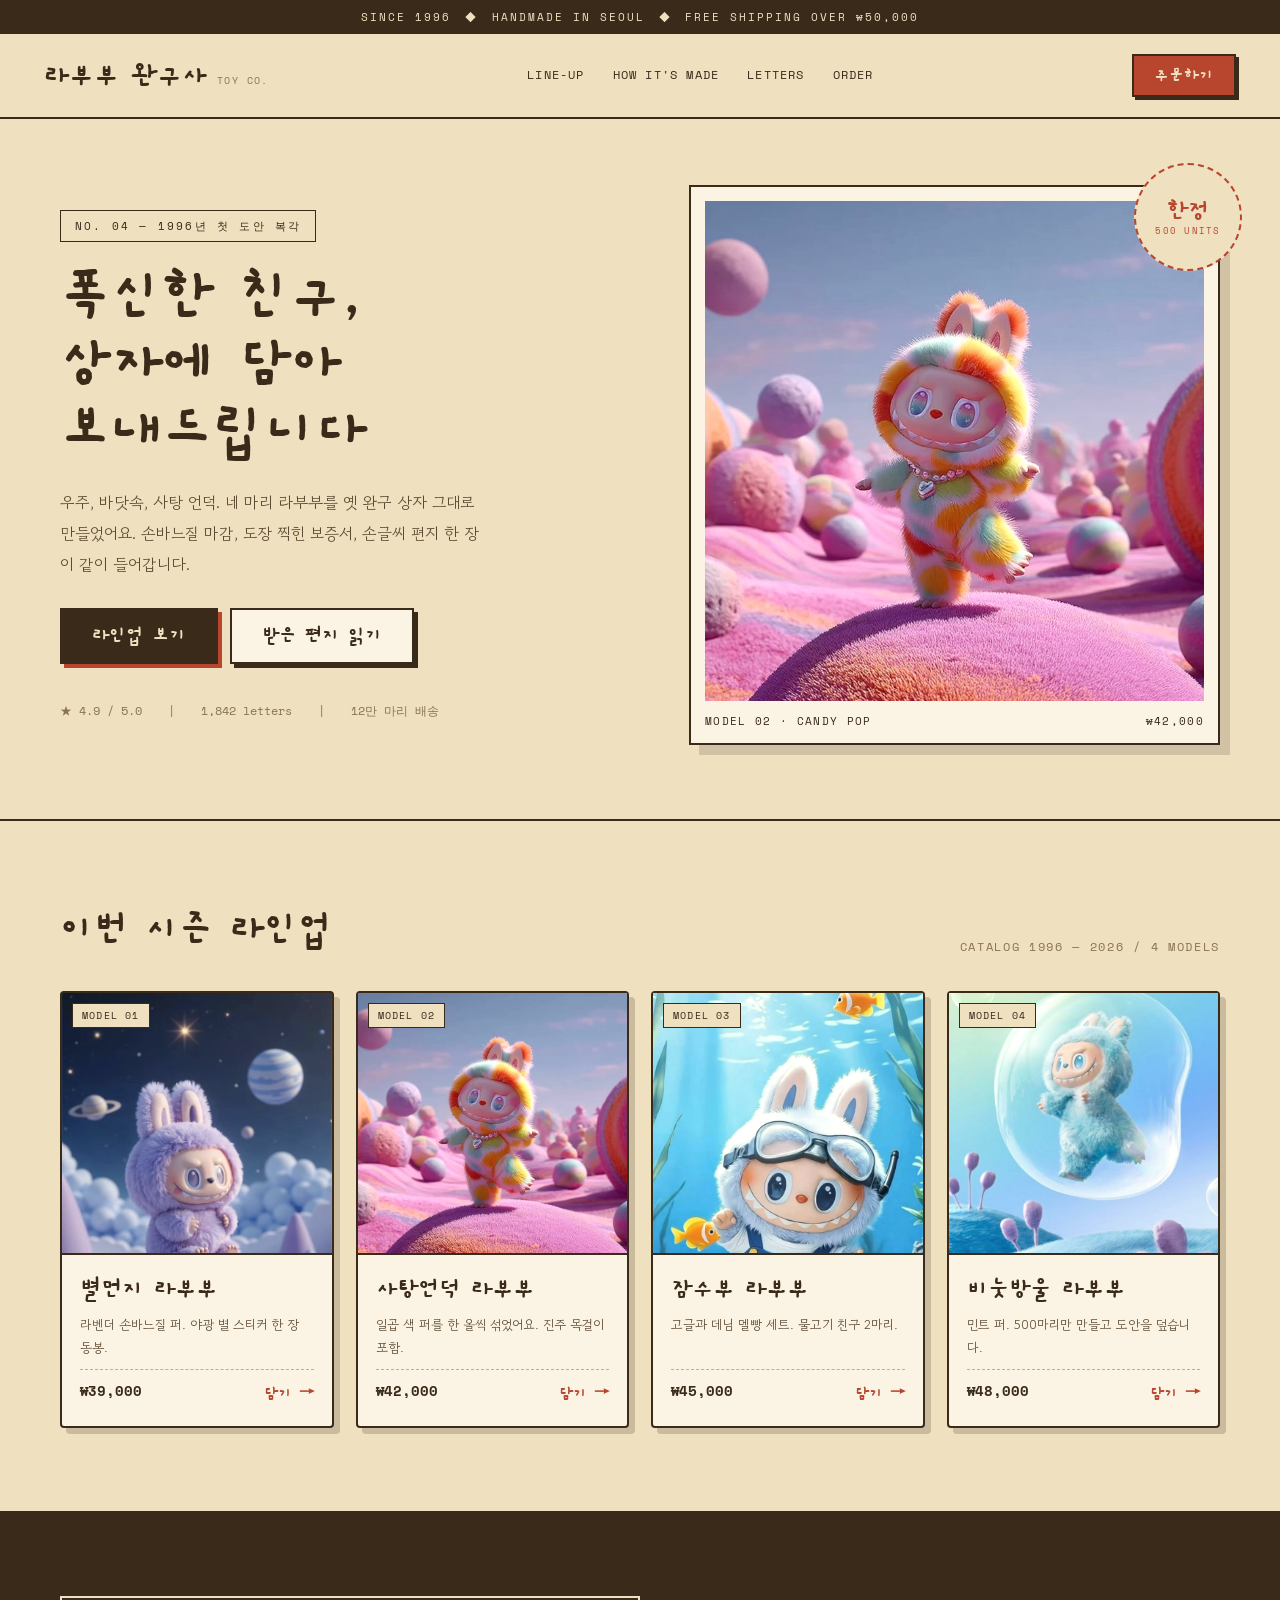
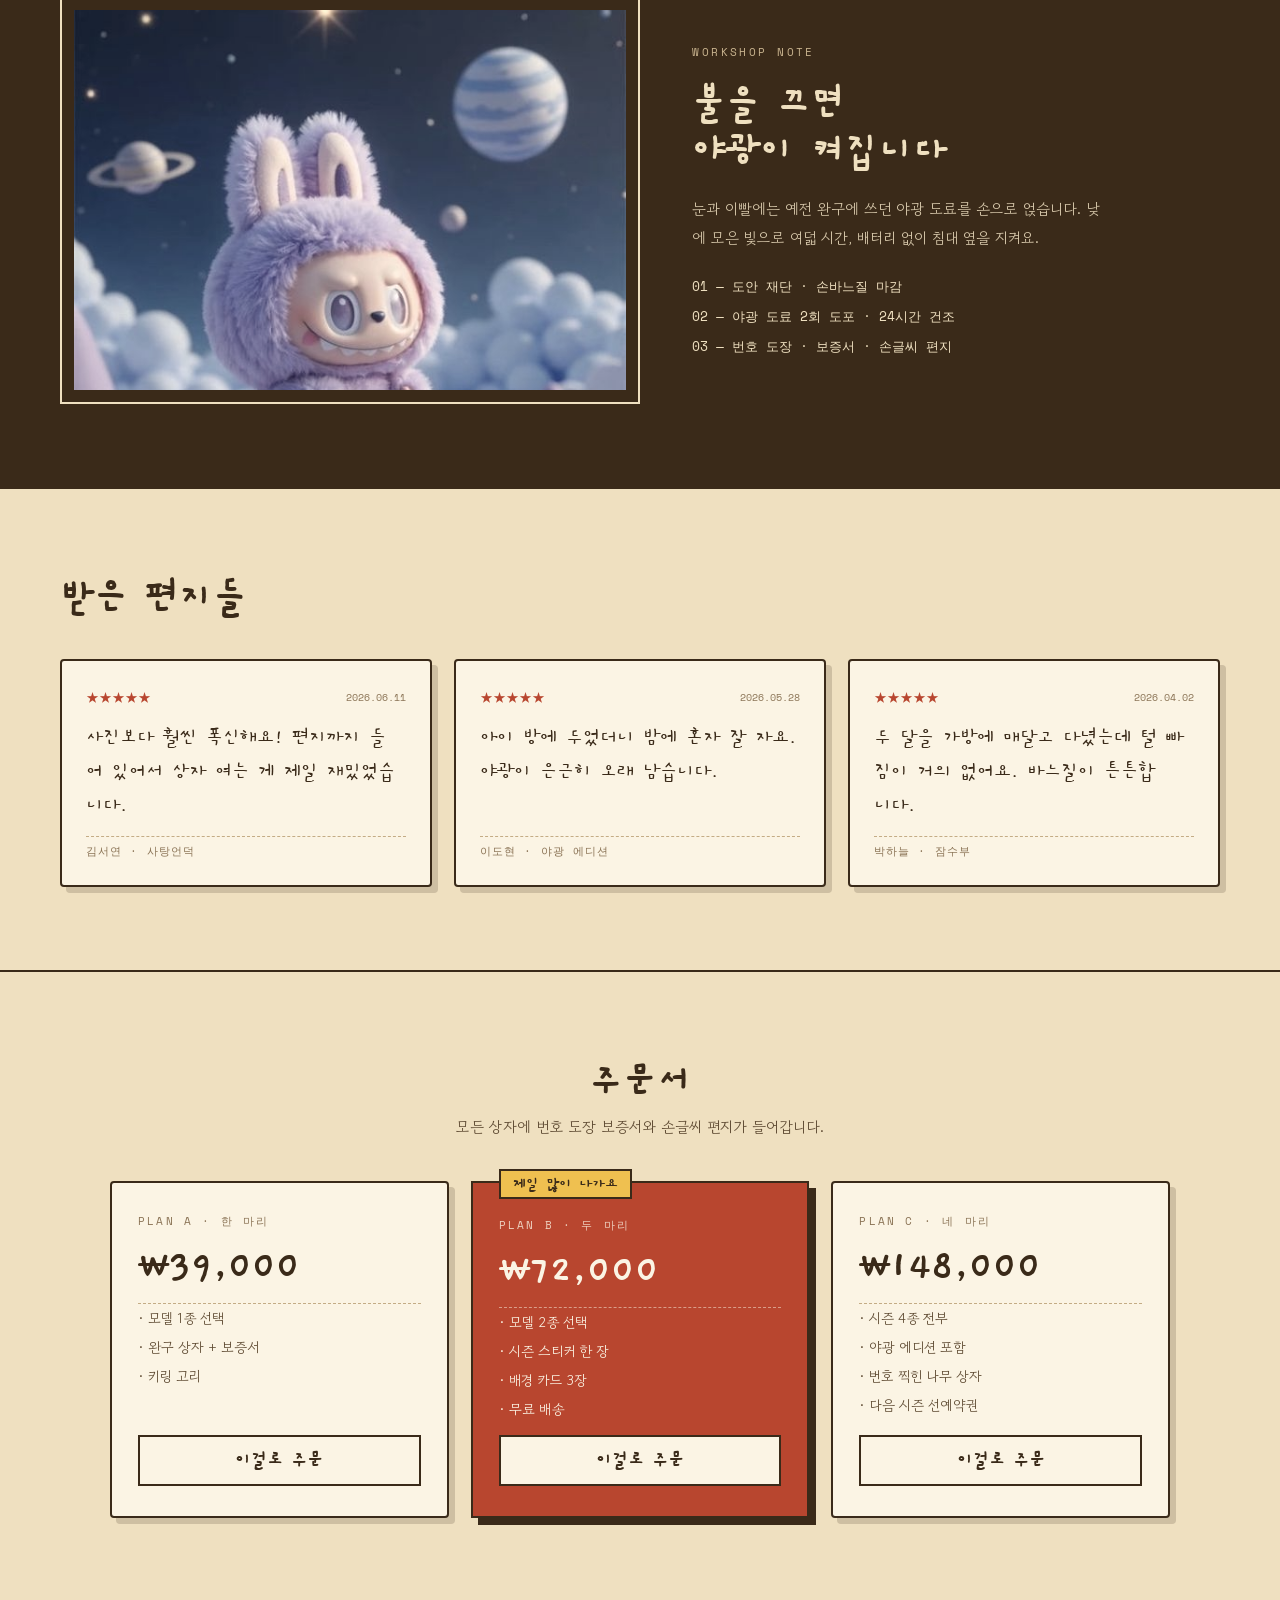
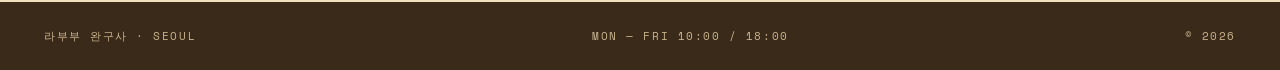
==== index.html @ 88faa77a "??? ??? ????? ?? Claude Design? Toy Package ??? ?? HTML/CSS? ??. ??? ??? CSS ??? ????? ???? ??? 3?? " ====
<!DOCTYPE html>
<html lang="ko">
<head>
<meta charset="utf-8">
<meta name="viewport" content="width=device-width, initial-scale=1">
<title>라부부 완구사 — 폭신한 친구, 상자에 담아 보내드립니다</title>
<meta name="description" content="우주, 바닷속, 사탕 언덕. 네 마리 라부부를 옛 완구 상자 그대로 만들었어요. 손바느질 마감, 도장 찍힌 보증서, 손글씨 편지 한 장이 같이 들어갑니다.">
<meta property="og:title" content="라부부 완구사 — 폭신한 친구, 상자에 담아 보내드립니다">
<meta property="og:description" content="1996년 첫 도안 복각. 손바느질 마감과 손글씨 편지가 들어간 한정 500개 완구 상자.">
<meta property="og:image" content="uploads/labubu-rainbow.jpeg">
<meta property="og:type" content="website">
<link rel="preconnect" href="https://fonts.googleapis.com">
<link rel="preconnect" href="https://fonts.gstatic.com" crossorigin>
<link href="https://fonts.googleapis.com/css2?family=Gaegu:wght@400;700&family=Gowun+Dodum&family=Space+Mono:wght@400;700&family=Courier+Prime:wght@400;700&display=swap" rel="stylesheet">
<link rel="stylesheet" href="styles.css">
</head>
<body>

<a class="skip-link" href="#lineup">본문으로 건너뛰기</a>

<div class="page">

  <!-- ── Ticker ───────────────────────────────────────────── -->
  <div class="ticker">
    <span>Since 1996</span><span aria-hidden="true">◆</span>
    <span>Handmade in Seoul</span><span aria-hidden="true">◆</span>
    <span>Free shipping over ₩50,000</span>
  </div>

  <!-- ── Nav ──────────────────────────────────────────────── -->
  <nav class="nav">
    <a class="brand" href="#top">
      <span class="brand__name">라부부 완구사</span>
      <span class="brand__sub">TOY CO.</span>
    </a>
    <div class="nav__links">
      <a href="#lineup">Line-up</a>
      <a href="#howmade">How it's made</a>
      <a href="#letters">Letters</a>
      <a href="#order">Order</a>
    </div>
    <a class="btn btn--stamp nav__cta" href="#order">주문하기</a>
  </nav>

  <!-- ── Hero ─────────────────────────────────────────────── -->
  <section class="hero" id="top">
    <div class="hero__inner">
      <div class="hero__copy">
        <span class="eyebrow">No. 04 — 1996년 첫 도안 복각</span>
        <h1>폭신한 친구,<br>상자에 담아<br>보내드립니다</h1>
        <p class="lede">우주, 바닷속, 사탕 언덕. 네 마리 라부부를 옛 완구 상자 그대로 만들었어요. 손바느질 마감, 도장 찍힌 보증서, 손글씨 편지 한 장이 같이 들어갑니다.</p>
        <div class="hero__actions">
          <a class="btn btn--ink" href="#lineup">라인업 보기</a>
          <a class="btn btn--card" href="#letters">받은 편지 읽기</a>
        </div>
        <div class="hero__stats">
          <span>★ 4.9 / 5.0</span><span aria-hidden="true">|</span>
          <span>1,842 letters</span><span aria-hidden="true">|</span>
          <span>12만 마리 배송</span>
        </div>
      </div>

      <div class="hero__media">
        <figure class="plate">
          <img src="uploads/labubu-rainbow.jpeg" alt="사탕 언덕 위를 걷는 무지개색 라부부 인형" width="736" height="977">
          <figcaption>
            <span>Model 02 · Candy Pop</span>
            <span>₩42,000</span>
          </figcaption>
        </figure>
        <div class="badge" aria-label="한정 500개">
          <span class="badge__ko">한정</span>
          <span class="badge__en">500 UNITS</span>
        </div>
      </div>
    </div>
  </section>

  <!-- ── Line-up ──────────────────────────────────────────── -->
  <section class="section section--rule" id="lineup">
    <div class="wrap">
      <header class="section__head">
        <h2>이번 시즌 라인업</h2>
        <span class="meta">CATALOG 1996 — 2026 / 4 MODELS</span>
      </header>

      <div class="grid grid--4">

        <article class="product">
          <div class="product__media">
            <img src="uploads/labubu-purple.jpeg" alt="별과 행성 사이에 앉아 있는 라벤더색 라부부 인형" width="591" height="1182" loading="lazy">
            <span class="tag">MODEL 01</span>
          </div>
          <div class="product__body">
            <h3>별먼지 라부부</h3>
            <p>라벤더 손바느질 퍼. 야광 별 스티커 한 장 동봉.</p>
            <div class="product__foot">
              <span class="price">₩39,000</span>
              <a class="add" href="#order">담기 →</a>
            </div>
          </div>
        </article>

        <article class="product">
          <div class="product__media">
            <img src="uploads/labubu-rainbow.jpeg" alt="사탕 언덕 위를 걷는 무지개색 라부부 인형" width="736" height="977" loading="lazy">
            <span class="tag">MODEL 02</span>
          </div>
          <div class="product__body">
            <h3>사탕언덕 라부부</h3>
            <p>일곱 색 퍼를 한 올씩 섞었어요. 진주 목걸이 포함.</p>
            <div class="product__foot">
              <span class="price">₩42,000</span>
              <a class="add" href="#order">담기 →</a>
            </div>
          </div>
        </article>

        <article class="product">
          <div class="product__media">
            <img src="uploads/labubu-white.jpeg" alt="물안경을 쓰고 바닷속을 헤엄치는 흰색 라부부 인형" width="736" height="1594" loading="lazy">
            <span class="tag">MODEL 03</span>
          </div>
          <div class="product__body">
            <h3>잠수부 라부부</h3>
            <p>고글과 데님 멜빵 세트. 물고기 친구 2마리.</p>
            <div class="product__foot">
              <span class="price">₩45,000</span>
              <a class="add" href="#order">담기 →</a>
            </div>
          </div>
        </article>

        <article class="product">
          <div class="product__media">
            <img src="uploads/labubu-blue.jpeg" alt="비눗방울 안에 들어가 있는 민트색 라부부 인형" width="736" height="981" loading="lazy">
            <span class="tag">MODEL 04</span>
          </div>
          <div class="product__body">
            <h3>비눗방울 라부부</h3>
            <p>민트 퍼. 500마리만 만들고 도안을 덮습니다.</p>
            <div class="product__foot">
              <span class="price">₩48,000</span>
              <a class="add" href="#order">담기 →</a>
            </div>
          </div>
        </article>

      </div>
    </div>
  </section>

  <!-- ── How it's made ────────────────────────────────────── -->
  <section class="section workshop" id="howmade">
    <div class="wrap workshop__inner">
      <div class="workshop__media">
        <img src="uploads/labubu-purple.jpeg" alt="어두운 밤하늘 아래에서 은은하게 빛나는 라부부 인형" width="591" height="1182" loading="lazy">
      </div>
      <div class="workshop__copy">
        <span class="eyebrow eyebrow--light">Workshop note</span>
        <h2>불을 끄면<br>야광이 켜집니다</h2>
        <p>눈과 이빨에는 예전 완구에 쓰던 야광 도료를 손으로 얹습니다. 낮에 모은 빛으로 여덟 시간, 배터리 없이 침대 옆을 지켜요.</p>
        <ol class="steps">
          <li>01 — 도안 재단 · 손바느질 마감</li>
          <li>02 — 야광 도료 2회 도포 · 24시간 건조</li>
          <li>03 — 번호 도장 · 보증서 · 손글씨 편지</li>
        </ol>
      </div>
    </div>
  </section>

  <!-- ── Letters ──────────────────────────────────────────── -->
  <section class="section section--rule" id="letters">
    <div class="wrap">
      <h2 class="section__title">받은 편지들</h2>
      <div class="grid grid--3">

        <figure class="letter">
          <div class="letter__head">
            <span class="stars" aria-label="별점 5점 만점에 5점">★★★★★</span>
            <span class="date">2026.06.11</span>
          </div>
          <blockquote>사진보다 훨씬 폭신해요! 편지까지 들어 있어서 상자 여는 게 제일 재밌었습니다.</blockquote>
          <figcaption>김서연 · 사탕언덕</figcaption>
        </figure>

        <figure class="letter">
          <div class="letter__head">
            <span class="stars" aria-label="별점 5점 만점에 5점">★★★★★</span>
            <span class="date">2026.05.28</span>
          </div>
          <blockquote>아이 방에 두었더니 밤에 혼자 잘 자요. 야광이 은근히 오래 남습니다.</blockquote>
          <figcaption>이도현 · 야광 에디션</figcaption>
        </figure>

        <figure class="letter">
          <div class="letter__head">
            <span class="stars" aria-label="별점 5점 만점에 5점">★★★★★</span>
            <span class="date">2026.04.02</span>
          </div>
          <blockquote>두 달을 가방에 매달고 다녔는데 털 빠짐이 거의 없어요. 바느질이 튼튼합니다.</blockquote>
          <figcaption>박하늘 · 잠수부</figcaption>
        </figure>

      </div>
    </div>
  </section>

  <!-- ── Order ────────────────────────────────────────────── -->
  <section class="section" id="order">
    <div class="wrap wrap--narrow">
      <header class="section__head section__head--center">
        <h2>주문서</h2>
        <p>모든 상자에 번호 도장 보증서와 손글씨 편지가 들어갑니다.</p>
      </header>

      <div class="grid grid--3 grid--stretch">

        <article class="plan">
          <span class="plan__label">Plan A · 한 마리</span>
          <span class="plan__price">₩39,000</span>
          <ul class="plan__list">
            <li>모델 1종 선택</li>
            <li>완구 상자 + 보증서</li>
            <li>키링 고리</li>
          </ul>
          <a class="plan__cta" href="#order">이걸로 주문</a>
        </article>

        <article class="plan plan--featured">
          <span class="plan__flag">제일 많이 나가요</span>
          <span class="plan__label">Plan B · 두 마리</span>
          <span class="plan__price">₩72,000</span>
          <ul class="plan__list">
            <li>모델 2종 선택</li>
            <li>시즌 스티커 한 장</li>
            <li>배경 카드 3장</li>
            <li>무료 배송</li>
          </ul>
          <a class="plan__cta" href="#order">이걸로 주문</a>
        </article>

        <article class="plan">
          <span class="plan__label">Plan C · 네 마리</span>
          <span class="plan__price">₩148,000</span>
          <ul class="plan__list">
            <li>시즌 4종 전부</li>
            <li>야광 에디션 포함</li>
            <li>번호 찍힌 나무 상자</li>
            <li>다음 시즌 선예약권</li>
          </ul>
          <a class="plan__cta" href="#order">이걸로 주문</a>
        </article>

      </div>
    </div>
  </section>

  <!-- ── Footer ───────────────────────────────────────────── -->
  <footer class="footer">
    <span>라부부 완구사 · Seoul</span>
    <span>Mon — Fri 10:00 / 18:00</span>
    <span>© 2026</span>
  </footer>

</div>
</body>
</html>
---- styles.css ----
/* ============================================================
   라부부 완구사 — Toy Package landing
   Design tokens resolved from the .dc source placeholders.
   ============================================================ */

:root {
  /* palette */
  --paper: #EFE0C0;
  --card: #FBF4E4;
  --ink: #3A2A19;
  --stamp: #B8462F;
  --stamp-dark: #8D3221;
  --accent: #EFC050;

  --text-mid: #5E4A32;   /* body copy on paper */
  --text-soft: #8A7355;  /* captions, meta */
  --rule: #C4AC85;       /* hairline rules on cards */
  --light-soft: #C9B48F; /* meta on ink */
  --light-mid: #D8C9AC;  /* body copy on ink */
  --light: #FBF4E4;      /* text on ink */

  /* structure */
  --bw: 2px;             /* outline weight */
  --radius: 4px;
  --sh: 6px;             /* hard drop-shadow offset */
  --img-h: 260px;        /* product image height */
  --img-filter: sepia(0.12) saturate(1.02) contrast(1.02);
  --rule-style: dashed;

  /* rhythm — fluid between mobile and the 1440px design width */
  --gutter: clamp(20px, 4vw, 44px);
  --sec-pad: clamp(52px, 6.5vw, 84px);
  --h1: clamp(38px, 5.4vw, 62px);
  --h2: clamp(30px, 3.2vw, 42px);

  /* type */
  --head: 'Gaegu', 'Gowun Dodum', sans-serif;
  --mono: 'Space Mono', 'Courier Prime', ui-monospace, monospace;
  --body: 'Gowun Dodum', 'Apple SD Gothic Neo', sans-serif;
}

/* ── Reset ────────────────────────────────────────────────── */

*, *::before, *::after { box-sizing: border-box; }

body {
  margin: 0;
  background: var(--paper);
  color: var(--ink);
  font-family: var(--body);
  -webkit-font-smoothing: antialiased;
  overflow-x: hidden;
}

h1, h2, h3, p, blockquote, figure, ol, ul { margin: 0; }
ol, ul { padding: 0; list-style: none; }
img { display: block; max-width: 100%; }

a { color: var(--stamp); text-decoration: none; }
a:hover { color: var(--stamp-dark); }

html { scroll-behavior: smooth; }
:focus-visible { outline: 3px solid var(--stamp); outline-offset: 3px; }

.skip-link {
  position: absolute; left: -9999px;
  padding: 10px 18px; background: var(--ink); color: var(--paper);
  font-family: var(--mono); font-size: 12px; z-index: 10;
}
.skip-link:focus { left: 12px; top: 12px; color: var(--paper); }

.page { width: 100%; background: var(--paper); }

.wrap { max-width: 1160px; margin: 0 auto; }
.wrap--narrow { max-width: 1060px; }

/* ── Ticker ───────────────────────────────────────────────── */

.ticker {
  display: flex; align-items: center; justify-content: center;
  flex-wrap: wrap; gap: 14px; padding: 9px var(--gutter);
  background: var(--ink); color: var(--paper);
  font-family: var(--mono); font-size: 11px;
  letter-spacing: 0.18em; text-transform: uppercase;
  text-align: center;
}

/* ── Nav ──────────────────────────────────────────────────── */

.nav {
  display: flex; align-items: center; justify-content: space-between;
  flex-wrap: wrap; gap: 16px;
  padding: 20px var(--gutter);
  border-bottom: var(--bw) solid var(--ink);
}

.brand { display: flex; align-items: baseline; gap: 10px; color: var(--ink); }
.brand:hover { color: var(--ink); }
.brand__name { font-family: var(--head); font-weight: 700; font-size: 30px; line-height: 1; }
.brand__sub { font-family: var(--mono); font-size: 10px; letter-spacing: 0.14em; color: var(--text-soft); }

.nav__links {
  display: flex; flex-wrap: wrap; gap: 28px;
  font-family: var(--mono); font-size: 12px;
  letter-spacing: 0.1em; text-transform: uppercase;
}
.nav__links a { color: var(--ink); padding-bottom: 2px; border-bottom: 1.5px solid transparent; }
.nav__links a:hover { color: var(--ink); border-bottom-color: var(--stamp); }

/* ── Buttons ──────────────────────────────────────────────── */

.btn {
  display: inline-block;
  font-family: var(--head); font-weight: 700;
  border: var(--bw) solid var(--ink);
  transition: transform 0.12s ease, box-shadow 0.12s ease;
}

.btn--stamp {
  font-size: 18px; padding: 8px 20px;
  color: var(--paper); background: var(--stamp);
  box-shadow: 3px 3px 0 var(--ink);
}
.btn--stamp:hover { color: var(--paper); transform: translate(1px, 1px); box-shadow: 2px 2px 0 var(--ink); }

.btn--ink {
  font-size: 21px; padding: 13px 30px;
  color: var(--paper); background: var(--ink);
  box-shadow: 4px 4px 0 var(--stamp);
}
.btn--ink:hover { color: var(--paper); transform: translate(2px, 2px); box-shadow: 2px 2px 0 var(--stamp); }

.btn--card {
  font-size: 21px; padding: 13px 30px;
  color: var(--ink); background: var(--card);
  box-shadow: 4px 4px 0 var(--ink);
}
.btn--card:hover { color: var(--ink); transform: translate(2px, 2px); box-shadow: 2px 2px 0 var(--ink); }

/* ── Shared bits ──────────────────────────────────────────── */

.eyebrow {
  font-family: var(--mono); font-size: 11px;
  letter-spacing: 0.2em; text-transform: uppercase;
  border: 1.5px solid var(--ink); padding: 7px 14px;
}
.eyebrow--light {
  border: 0; padding: 0;
  letter-spacing: 0.22em; color: var(--light-soft);
}

.meta {
  font-family: var(--mono); font-size: 12px;
  letter-spacing: 0.14em; color: var(--text-soft);
}

.section { padding: var(--sec-pad) var(--gutter); }
.section--rule { border-bottom: var(--bw) solid var(--ink); }

.section__head {
  display: flex; align-items: flex-end; justify-content: space-between;
  gap: 24px; flex-wrap: wrap; padding-bottom: 36px;
}
.section__head--center {
  flex-direction: column; align-items: center; text-align: center;
  gap: 10px; padding-bottom: 44px;
}
.section__head--center p { font-size: 15px; color: var(--text-mid); }
.section__head h2, .section__title {
  font-family: var(--head); font-weight: 700; font-size: var(--h2);
}
.section__title { margin-bottom: 36px; }

.grid { display: grid; gap: 22px; }
.grid--4 { grid-template-columns: repeat(4, 1fr); }
.grid--3 { grid-template-columns: repeat(3, 1fr); }
.grid--stretch { align-items: stretch; }

/* ── Hero ─────────────────────────────────────────────────── */

.hero {
  position: relative;
  padding: 66px var(--gutter) 74px;
  border-bottom: var(--bw) solid var(--ink);
}
.hero__inner {
  max-width: 1160px; margin: 0 auto;
  display: grid; grid-template-columns: 1fr 0.92fr;
  gap: 52px; align-items: center;
}
.hero__copy { display: flex; flex-direction: column; align-items: flex-start; gap: 22px; }
.hero__copy h1 { font-family: var(--head); font-weight: 700; font-size: var(--h1); line-height: 1.08; }

.lede {
  font-size: 16px; line-height: 1.95; color: var(--text-mid);
  max-width: 430px; text-wrap: pretty;
}

.hero__actions { display: flex; gap: 12px; flex-wrap: wrap; padding-top: 6px; }

.hero__stats {
  display: flex; flex-wrap: wrap; gap: 26px; padding-top: 16px;
  font-family: var(--mono); font-size: 12px; color: var(--text-soft);
}

.hero__media { position: relative; }

.plate {
  border: var(--bw) solid var(--ink); padding: 14px;
  background: var(--card); box-shadow: 10px 10px 0 rgba(58, 42, 25, 0.16);
}
.plate img { width: 100%; height: 500px; object-fit: cover; filter: var(--img-filter); }
.plate figcaption {
  display: flex; align-items: center; justify-content: space-between;
  gap: 12px; padding-top: 12px;
  font-family: var(--mono); font-size: 11px;
  letter-spacing: 0.12em; text-transform: uppercase;
}

.badge {
  position: absolute; top: -22px; right: -22px;
  display: flex; flex-direction: column; align-items: center; justify-content: center;
  width: 108px; height: 108px; border-radius: 50%;
  border: 2.5px dashed var(--stamp); color: var(--stamp);
  background: var(--paper); text-align: center;
  animation: wob 6s ease-in-out infinite;
}
.badge__ko { font-family: var(--head); font-weight: 700; font-size: 26px; line-height: 1; }
.badge__en { font-family: var(--mono); font-size: 9px; letter-spacing: 0.14em; }

@keyframes wob {
  0%, 100% { transform: rotate(-2.5deg); }
  50%      { transform: rotate(2.5deg); }
}

/* ── Product cards ────────────────────────────────────────── */

.product {
  display: flex; flex-direction: column;
  background: var(--card);
  border: var(--bw) solid var(--ink); border-radius: var(--radius);
  box-shadow: var(--sh) var(--sh) 0 rgba(58, 42, 25, 0.2);
  transition: transform 0.14s ease, box-shadow 0.14s ease;
}
.product:hover {
  transform: translate(-2px, -2px);
  box-shadow: 8px 8px 0 rgba(58, 42, 25, 0.24);
}

.product__media { position: relative; border-bottom: var(--bw) solid var(--ink); }
.product__media img { width: 100%; height: var(--img-h); object-fit: cover; filter: var(--img-filter); }

.tag {
  position: absolute; top: 10px; left: 10px;
  font-family: var(--mono); font-size: 10px; letter-spacing: 0.12em;
  background: var(--paper); border: 1.5px solid var(--ink); padding: 4px 9px;
}

.product__body { display: flex; flex-direction: column; gap: 9px; padding: 20px 18px 22px; flex: 1; }
.product__body h3 { font-family: var(--head); font-weight: 700; font-size: 26px; line-height: 1.1; }
.product__body p { font-size: 13px; line-height: 1.8; color: var(--text-mid); }

.product__foot {
  display: flex; align-items: center; justify-content: space-between;
  gap: 12px; margin-top: auto; padding-top: 8px;
  border-top: 1.5px var(--rule-style) var(--rule);
}
.price { font-family: var(--mono); font-size: 14px; font-weight: 700; }
.add { font-family: var(--head); font-weight: 700; font-size: 17px; color: var(--stamp); }

/* ── Workshop (inverted) ──────────────────────────────────── */

.workshop {
  background: var(--ink); color: var(--paper);
  border-bottom: var(--bw) solid var(--ink);
}
.workshop__inner {
  display: grid; grid-template-columns: 1.1fr 1fr;
  gap: 52px; align-items: center;
}
.workshop__media { border: 2px solid var(--paper); padding: 12px; }
.workshop__media img { width: 100%; height: 380px; object-fit: cover; filter: sepia(0.18) saturate(0.85); }

.workshop__copy { display: flex; flex-direction: column; gap: 20px; }
.workshop__copy h2 { font-family: var(--head); font-weight: 700; font-size: var(--h2); line-height: 1.15; }
.workshop__copy p {
  font-size: 15px; line-height: 1.95; color: var(--light-mid);
  max-width: 420px; text-wrap: pretty;
}
.steps {
  display: flex; flex-direction: column; gap: 10px; padding-top: 4px;
  font-family: var(--mono); font-size: 13px; color: var(--paper);
}

/* ── Letters ──────────────────────────────────────────────── */

.letter {
  display: flex; flex-direction: column; gap: 14px;
  background: var(--card);
  border: var(--bw) solid var(--ink); border-radius: var(--radius);
  padding: 26px 24px;
  box-shadow: var(--sh) var(--sh) 0 rgba(58, 42, 25, 0.18);
}
.letter__head { display: flex; align-items: center; justify-content: space-between; gap: 12px; }
.stars { font-family: var(--mono); font-size: 13px; color: var(--stamp); }
.date { font-family: var(--mono); font-size: 10px; color: var(--text-soft); }

.letter blockquote {
  font-family: var(--head); font-size: 21px; line-height: 1.6;
  text-wrap: pretty; flex: 1;
}
.letter figcaption {
  font-family: var(--mono); font-size: 11px; letter-spacing: 0.1em;
  color: var(--text-soft); padding-top: 6px;
  border-top: 1.5px var(--rule-style) var(--rule);
}

/* ── Order plans ──────────────────────────────────────────── */

.plan {
  display: flex; flex-direction: column; gap: 16px;
  background: var(--card);
  border: var(--bw) solid var(--ink); border-radius: var(--radius);
  padding: 30px 26px;
  box-shadow: var(--sh) var(--sh) 0 rgba(58, 42, 25, 0.18);
}
.plan__label {
  font-family: var(--mono); font-size: 11px;
  letter-spacing: 0.2em; text-transform: uppercase; color: var(--text-soft);
}
.plan__price { font-family: var(--head); font-weight: 700; font-size: 42px; line-height: 1; }
.plan__list {
  display: flex; flex-direction: column; gap: 9px;
  font-size: 14px; color: var(--text-mid);
  padding-top: 4px; border-top: 1.5px var(--rule-style) var(--rule);
}
.plan__list li::before { content: '· '; }

.plan__cta {
  margin-top: auto; text-align: center;
  font-family: var(--head); font-weight: 700; font-size: 20px;
  color: var(--ink); border: var(--bw) solid var(--ink); padding: 11px;
  transition: background 0.12s ease;
}
.plan__cta:hover { color: var(--ink); background: var(--paper); }

/* featured */
.plan--featured {
  position: relative;
  background: var(--stamp); color: var(--light);
  border-radius: 0;
  box-shadow: 7px 7px 0 var(--ink);
  padding: 34px 26px 30px;
}
.plan__flag {
  position: absolute; top: -14px; left: 26px;
  font-family: var(--head); font-weight: 700; font-size: 16px;
  color: var(--ink); background: var(--accent);
  border: var(--bw) solid var(--ink); padding: 3px 12px;
}
.plan--featured .plan__label { color: inherit; opacity: 0.8; }
.plan--featured .plan__list {
  color: inherit;
  border-top-color: rgba(251, 244, 228, 0.5);
}
.plan--featured .plan__cta { background: var(--light); }
.plan--featured .plan__cta:hover { background: var(--accent); }

/* ── Footer ───────────────────────────────────────────────── */

.footer {
  display: flex; align-items: center; justify-content: space-between;
  flex-wrap: wrap; gap: 20px;
  padding: 26px var(--gutter);
  background: var(--ink); color: var(--light-soft);
  font-family: var(--mono); font-size: 11px;
  letter-spacing: 0.14em; text-transform: uppercase;
}

/* ============================================================
   Responsive
   ============================================================ */

@media (max-width: 1080px) {
  .grid--4 { grid-template-columns: repeat(2, 1fr); }
  .hero__inner { gap: 40px; }
  .plate img { height: 420px; }
}

@media (max-width: 900px) {
  .nav { justify-content: center; text-align: center; }
  .nav__links { order: 3; width: 100%; justify-content: center; gap: 20px; }

  .hero { padding-top: 48px; padding-bottom: 58px; }
  .hero__inner { grid-template-columns: 1fr; gap: 56px; }
  .hero__media { max-width: 520px; width: 100%; margin: 0 auto; }
  .plate img { height: min(60vw, 460px); }

  .workshop__inner { grid-template-columns: 1fr; gap: 36px; }
  .workshop__media img { height: min(60vw, 380px); }
  .workshop__copy p { max-width: none; }

  .grid--3 { grid-template-columns: 1fr; }
  .plan--featured { margin-top: 8px; }
}

@media (max-width: 560px) {
  .grid--4 { grid-template-columns: 1fr; }
  .product__media img { height: min(56vw, 300px); }

  .badge { width: 88px; height: 88px; top: -16px; right: -8px; }
  .badge__ko { font-size: 22px; }

  .hero__stats { gap: 12px; }
  .footer { justify-content: center; text-align: center; gap: 10px; }
}

/* ── Motion / print ───────────────────────────────────────── */

@media (prefers-reduced-motion: reduce) {
  html { scroll-behavior: auto; }
  .badge { animation: none; }
  *, *::before, *::after { transition-duration: 0.01ms !important; }
}

@media print {
  .ticker, .nav__cta, .badge { display: none; }
  .page { background: #fff; }
}
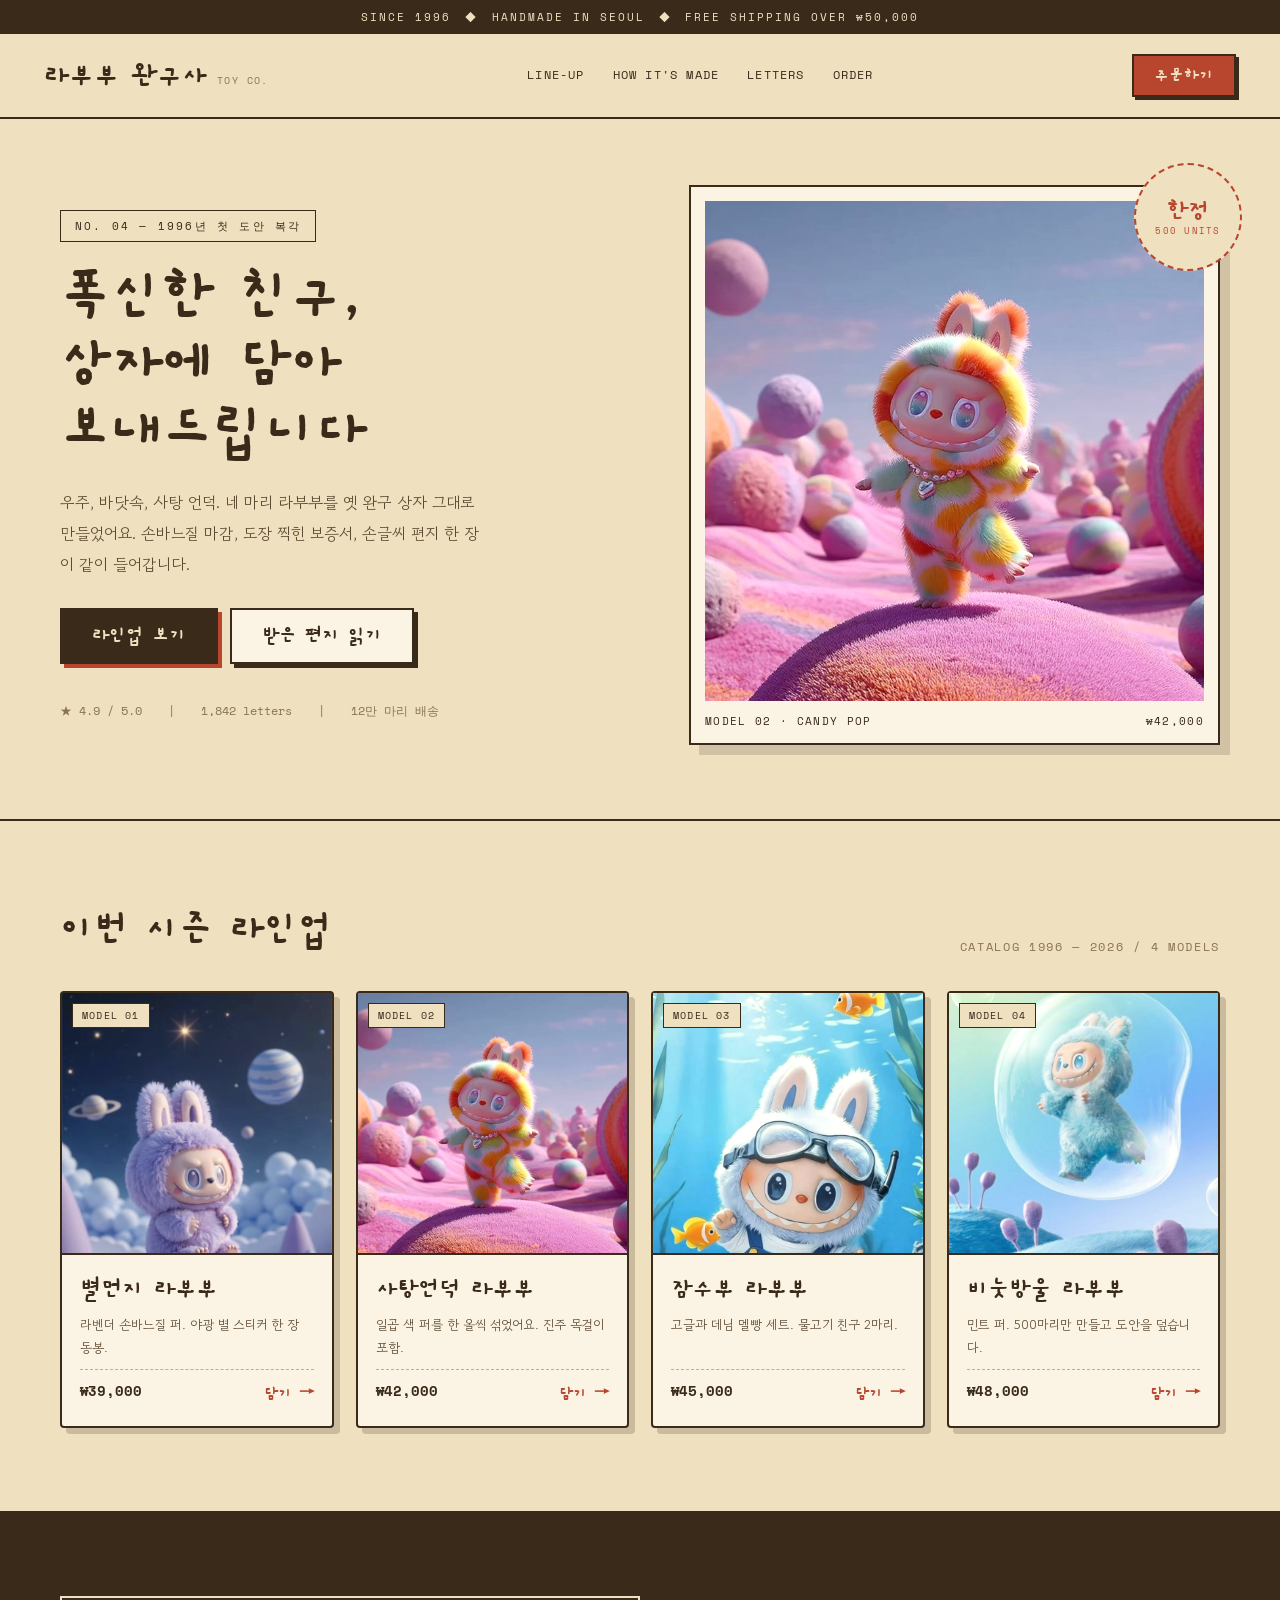
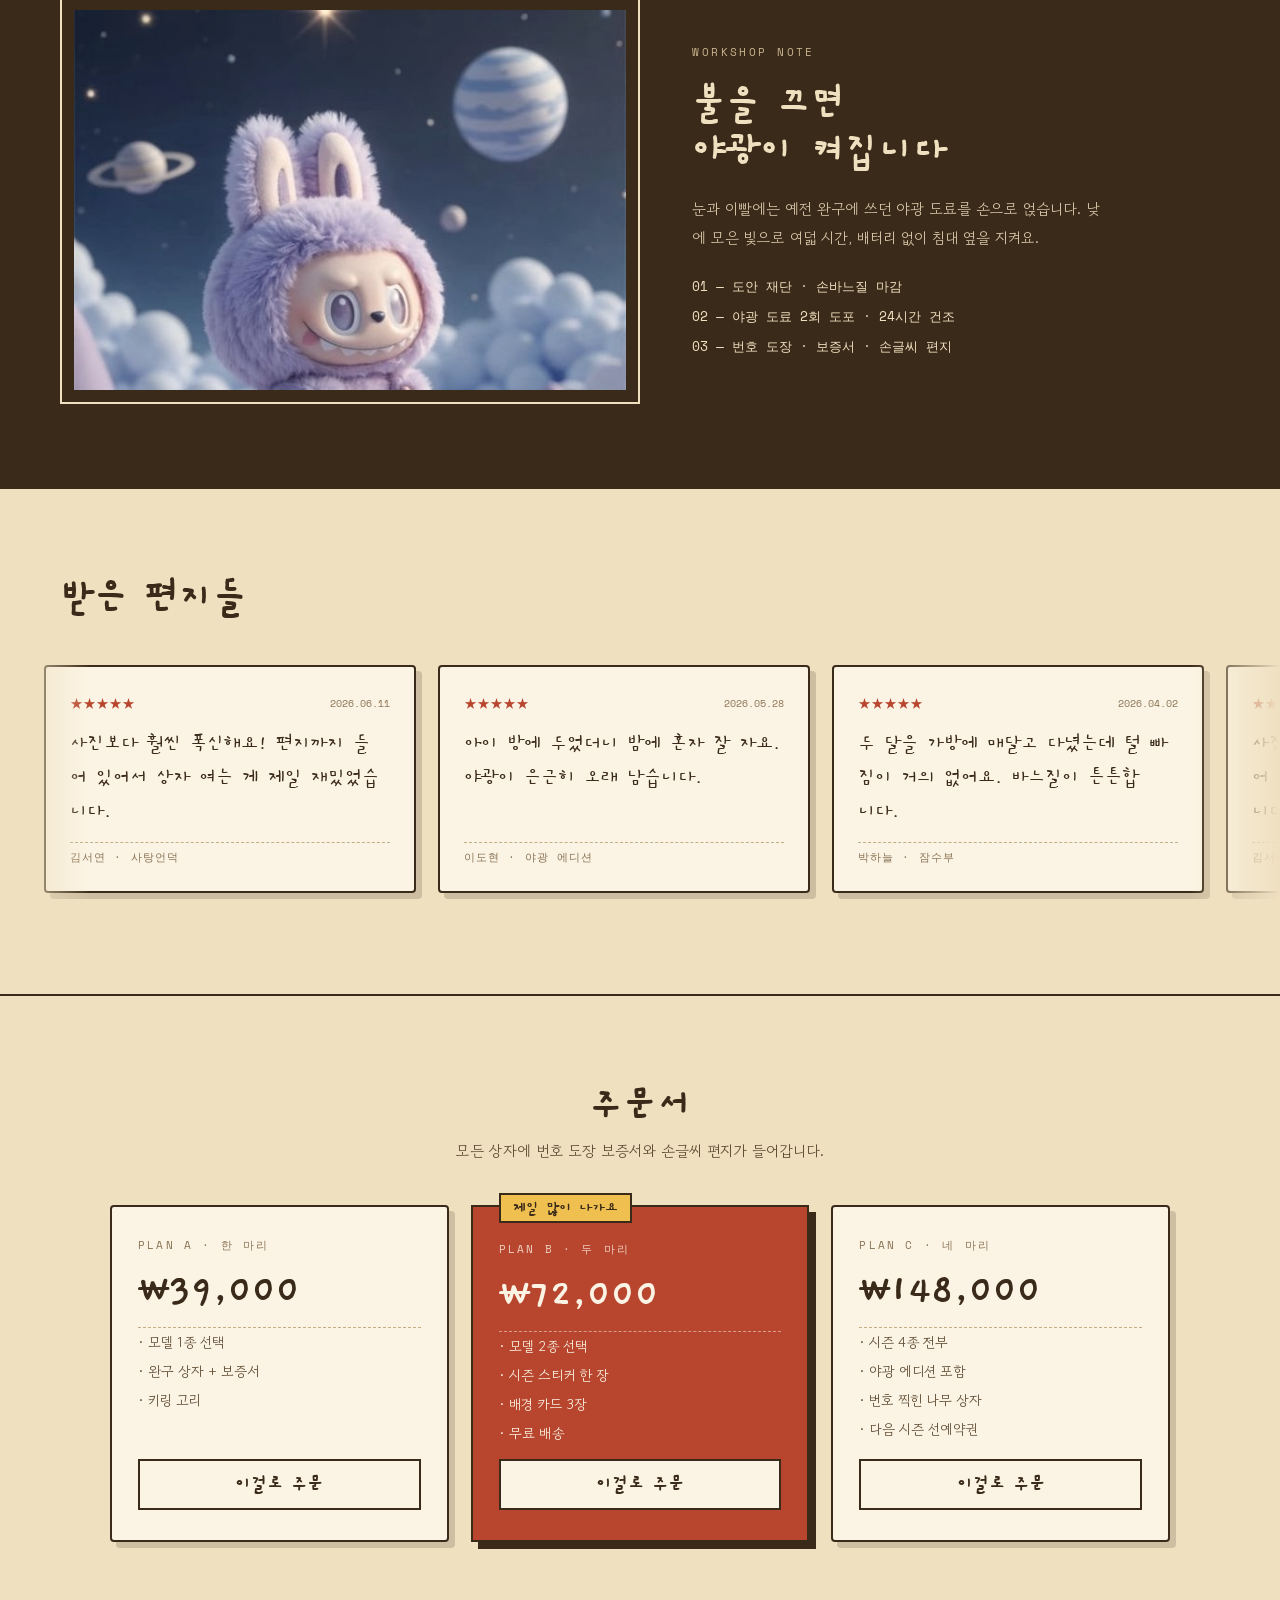
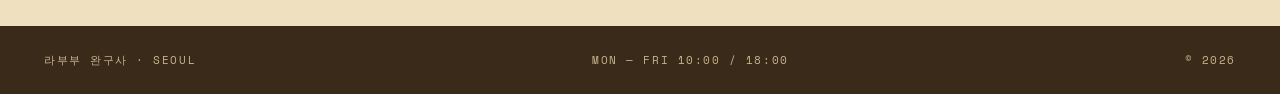
==== commit a66f80b8: "CLAUDE.md 추가 + GitHub REST API 푸시 스크립트" ====
--- a/index.html
+++ b/index.html
@@ -173,7 +173,11 @@
   <section class="section section--rule" id="letters">
     <div class="wrap">
       <h2 class="section__title">받은 편지들</h2>
-      <div class="grid grid--3">
+    </div>
+
+    <div class="bleed">
+      <div class="scroller">
+        <div class="scroller__track" data-marquee data-set="3">
 
         <figure class="letter">
           <div class="letter__head">
@@ -202,6 +206,7 @@
           <figcaption>박하늘 · 잠수부</figcaption>
         </figure>
 
+        </div>
       </div>
     </div>
   </section>
@@ -264,5 +269,27 @@
   </footer>
 
 </div>
+
+<script>
+  /* 가로 무한 스크롤 — 원본 카드를 복제해 이음매 없이 이어 붙인다.
+     JS가 없거나 모션 최소화 설정이면 원본 카드 그대로 남고 애니메이션만 빠진다. */
+  (function () {
+    if (matchMedia('(prefers-reduced-motion: reduce)').matches) return;
+
+    document.querySelectorAll('[data-marquee]').forEach(function (track) {
+      var originals = Array.prototype.slice.call(track.children);
+      // 한 세트가 밀려난 뒤에도 화면이 채워지도록 총 4세트를 둔다.
+      for (var pass = 0; pass < 3; pass++) {
+        originals.forEach(function (node) {
+          var clone = node.cloneNode(true);
+          clone.setAttribute('aria-hidden', 'true');
+          clone.querySelectorAll('[id]').forEach(function (el) { el.removeAttribute('id'); });
+          track.appendChild(clone);
+        });
+      }
+      track.dataset.ready = '';
+    });
+  })();
+</script>
 </body>
 </html>
--- a/styles.css
+++ b/styles.css
@@ -315,6 +315,49 @@
   border-top: 1.5px var(--rule-style) var(--rule);
 }
 
+/* ── Horizontal marquee (받은 편지들) ─────────────────────────
+   카드(.letter) 디자인은 그대로 두고, 배치만 무한 가로 스크롤로 바꾼다.
+   폭만 지정하는 이유: 그리드와 달리 flex 줄에서는 카드가 스스로 폭을 못 정한다.
+   372px = 기존 3열 그리드에서 카드가 갖던 폭이라 겉보기는 동일하다. */
+
+.bleed { margin-inline: calc(-1 * var(--gutter)); }
+
+.scroller {
+  --letter-w: 372px;
+  --letter-gap: 22px;
+  --scroll-duration: 64s;
+
+  position: relative;
+  overflow: hidden;
+  padding-block: 6px 18px;          /* 하드 셰도우가 잘리지 않도록 */
+  -webkit-mask-image: linear-gradient(to right, transparent, #000 7%, #000 93%, transparent);
+          mask-image: linear-gradient(to right, transparent, #000 7%, #000 93%, transparent);
+}
+
+.scroller__track {
+  display: flex;
+  align-items: stretch;
+  gap: var(--letter-gap);
+  width: max-content;
+  padding-left: var(--gutter);
+}
+
+.scroller__track[data-ready] {
+  animation: scroll-letters var(--scroll-duration) linear infinite;
+}
+
+/* 읽는 동안 멈춤 — 흐르는 본문은 정지 없이는 읽기 어렵다 */
+.scroller:hover  .scroller__track[data-ready],
+.scroller:focus-within .scroller__track[data-ready] { animation-play-state: paused; }
+
+.scroller .letter { flex: 0 0 var(--letter-w); width: var(--letter-w); }
+
+/* 한 세트(카드 3장 + 간격 3개)만큼 밀면 복제본이 정확히 그 자리를 잇는다 */
+@keyframes scroll-letters {
+  from { transform: translateX(0); }
+  to   { transform: translateX(calc(-3 * (var(--letter-w) + var(--letter-gap)))); }
+}
+
 /* ── Order plans ──────────────────────────────────────────── */
 
 .plan {
@@ -406,6 +449,7 @@
 
 @media (max-width: 560px) {
   .grid--4 { grid-template-columns: 1fr; }
+  .scroller { --letter-w: 78vw; --letter-gap: 16px; --scroll-duration: 46s; }
   .product__media img { height: min(56vw, 300px); }
 
   .badge { width: 88px; height: 88px; top: -16px; right: -8px; }
@@ -421,6 +465,10 @@
   html { scroll-behavior: auto; }
   .badge { animation: none; }
   *, *::before, *::after { transition-duration: 0.01ms !important; }
+
+  /* 흐르지 않고, 손으로 밀어서 보는 줄이 된다 */
+  .scroller { overflow-x: auto; }
+  .scroller__track { animation: none !important; }
 }
 
 @media print {
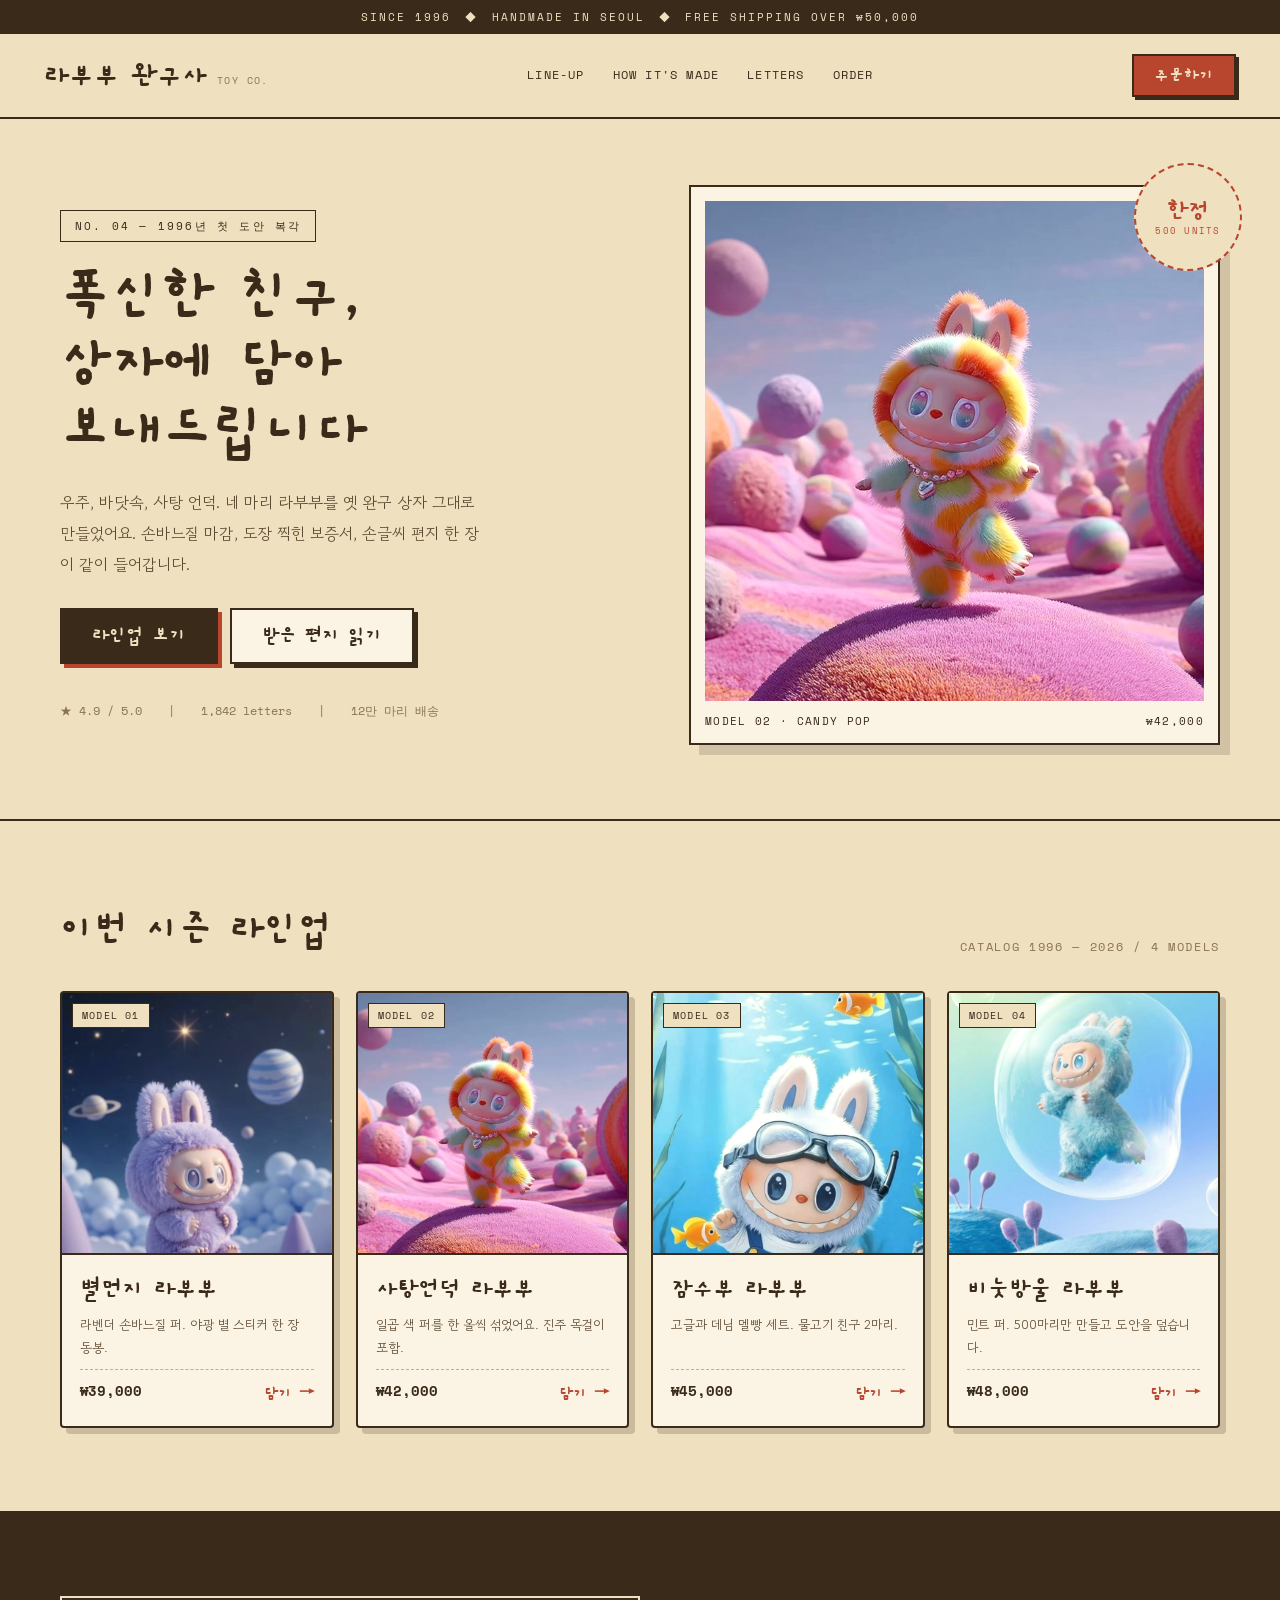
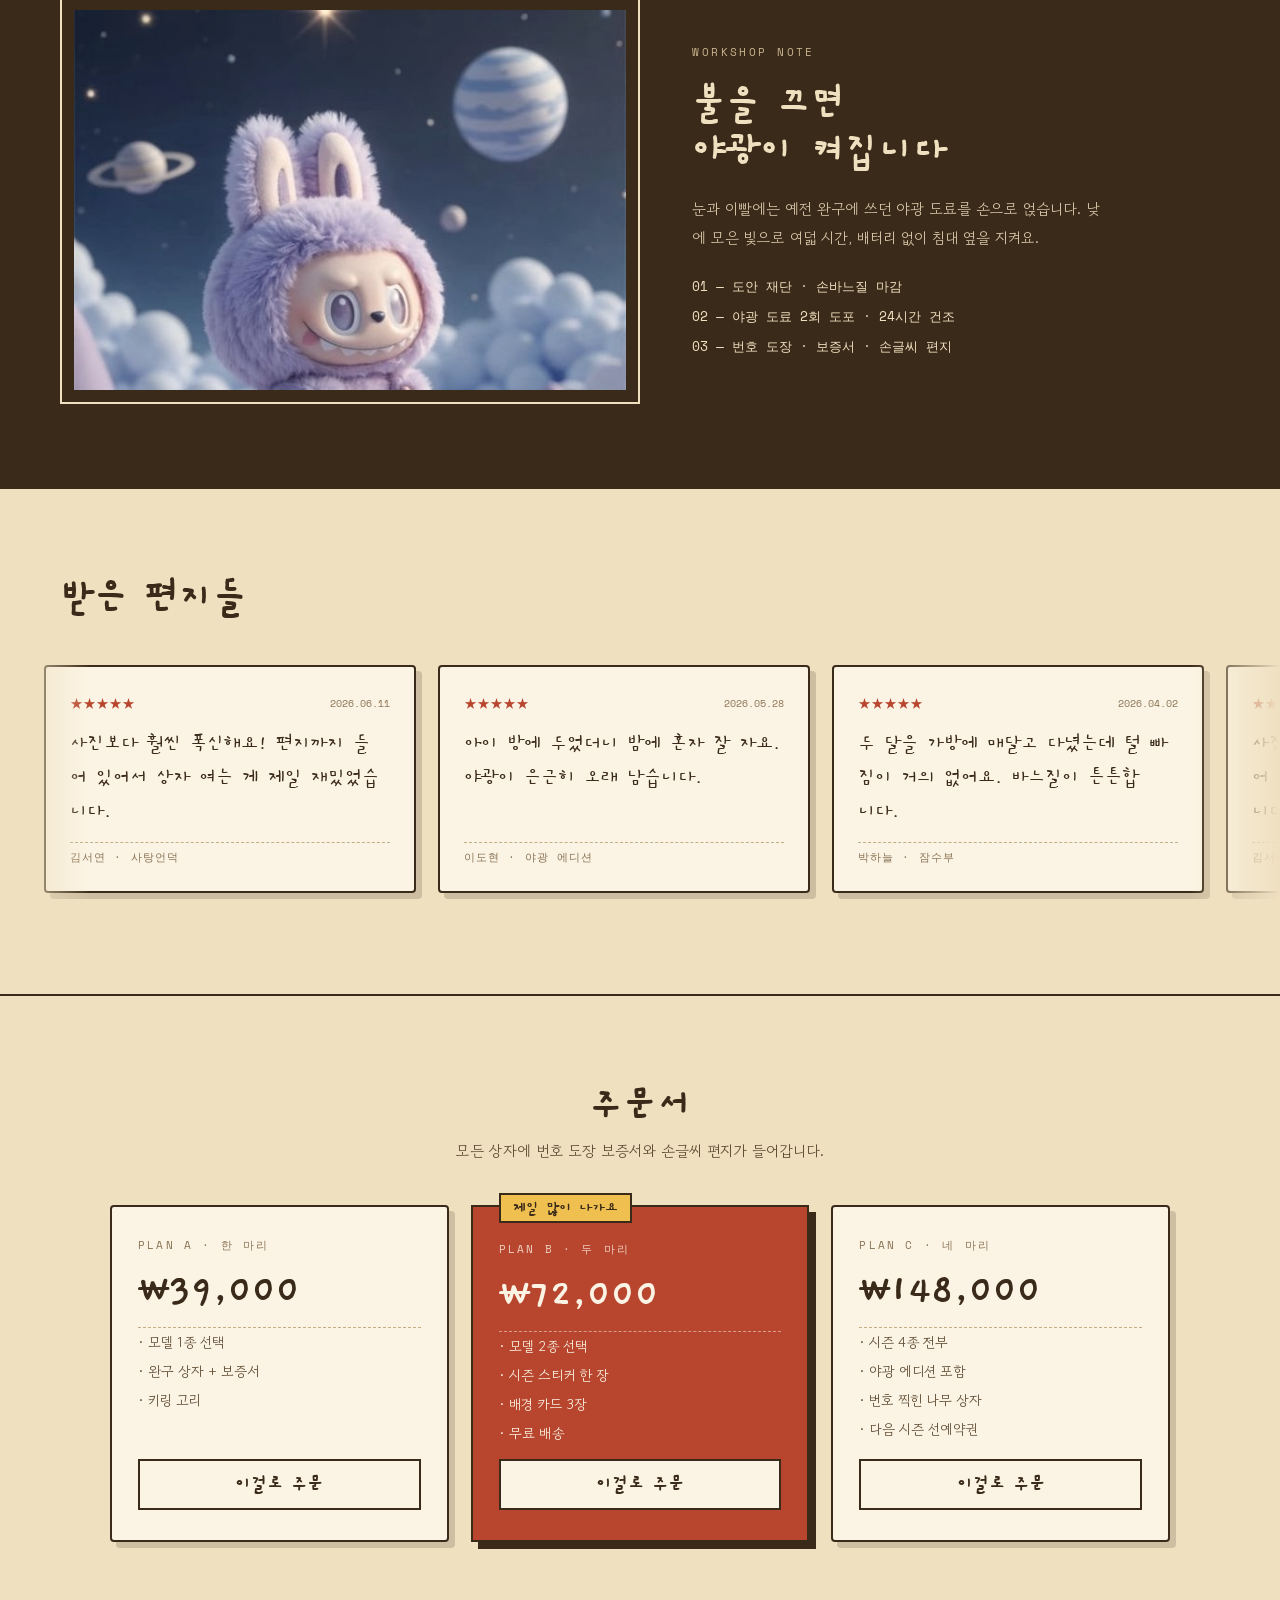
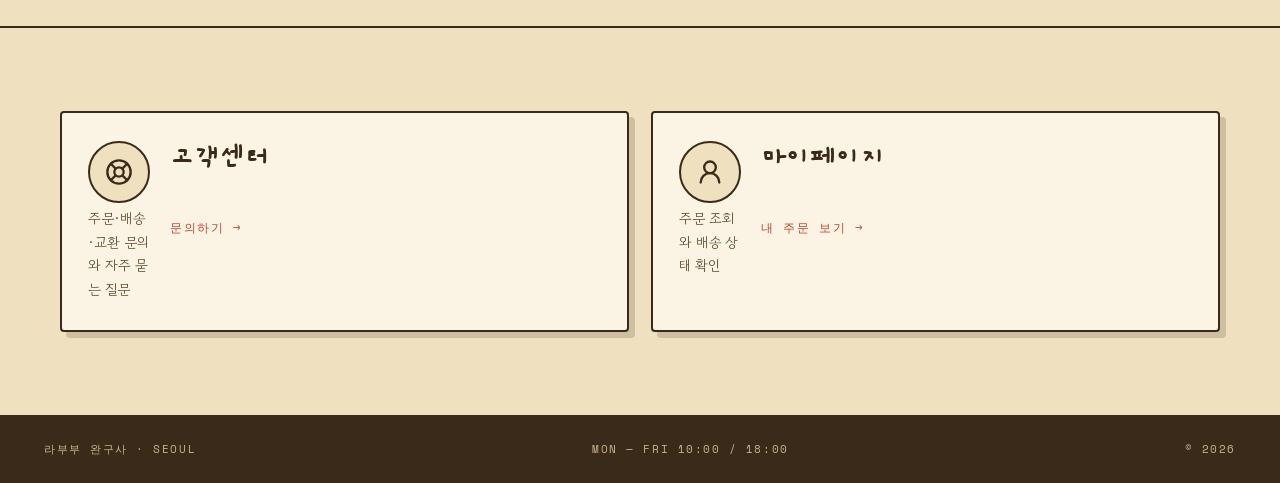
==== commit 5c2733f1: "CLAUDE.md: Node/Playwright MCP 사용 가능하도록 환경 설명 갱신" ====
--- a/index.html
+++ b/index.html
@@ -261,6 +261,48 @@
     </div>
   </section>
 
+  <!-- ── Helpdesk band ────────────────────────────────────── -->
+  <section class="helpdesk" aria-labelledby="helpdesk-title">
+    <div class="wrap">
+      <h2 class="visually-hidden" id="helpdesk-title">고객 지원</h2>
+      <div class="helpdesk__grid">
+
+        <a class="helpdesk__card" href="support.html">
+          <span class="helpdesk__icon" aria-hidden="true">
+            <!-- lucide: life-buoy -->
+            <svg viewBox="0 0 24 24" fill="none" stroke="currentColor" stroke-width="2"
+                 stroke-linecap="round" stroke-linejoin="round">
+              <circle cx="12" cy="12" r="10"></circle>
+              <path d="m4.93 4.93 4.24 4.24"></path>
+              <path d="m14.83 9.17 4.24-4.24"></path>
+              <path d="m14.83 14.83 4.24 4.24"></path>
+              <path d="m9.17 14.83-4.24 4.24"></path>
+              <circle cx="12" cy="12" r="4"></circle>
+            </svg>
+          </span>
+          <span class="helpdesk__title">고객센터</span>
+          <span class="helpdesk__desc">주문·배송·교환 문의와 자주 묻는 질문</span>
+          <span class="helpdesk__go">문의하기 <span aria-hidden="true">→</span></span>
+        </a>
+
+        <a class="helpdesk__card" href="account.html">
+          <span class="helpdesk__icon" aria-hidden="true">
+            <!-- lucide: user-round -->
+            <svg viewBox="0 0 24 24" fill="none" stroke="currentColor" stroke-width="2"
+                 stroke-linecap="round" stroke-linejoin="round">
+              <circle cx="12" cy="8" r="5"></circle>
+              <path d="M20 21a8 8 0 0 0-16 0"></path>
+            </svg>
+          </span>
+          <span class="helpdesk__title">마이페이지</span>
+          <span class="helpdesk__desc">주문 조회와 배송 상태 확인</span>
+          <span class="helpdesk__go">내 주문 보기 <span aria-hidden="true">→</span></span>
+        </a>
+
+      </div>
+    </div>
+  </section>
+
   <!-- ── Footer ───────────────────────────────────────────── -->
   <footer class="footer">
     <span>라부부 완구사 · Seoul</span>
--- a/styles.css
+++ b/styles.css
@@ -69,6 +69,13 @@
 }
 .skip-link:focus { left: 12px; top: 12px; color: var(--paper); }
 
+/* 화면에는 안 보이지만 스크린리더는 읽는 텍스트 */
+.visually-hidden {
+  position: absolute; width: 1px; height: 1px;
+  margin: -1px; padding: 0; border: 0;
+  clip-path: inset(50%); overflow: hidden; white-space: nowrap;
+}
+
 .page { width: 100%; background: var(--paper); }
 
 .wrap { max-width: 1160px; margin: 0 auto; }
@@ -409,6 +416,247 @@
 .plan--featured .plan__cta { background: var(--light); }
 .plan--featured .plan__cta:hover { background: var(--accent); }
 
+/* ── Helpdesk band (index) ────────────────────────────────── */
+
+.helpdesk {
+  padding: var(--sec-pad) var(--gutter);
+  border-top: var(--bw) solid var(--ink);
+}
+
+.helpdesk__grid { display: grid; grid-template-columns: 1fr 1fr; gap: 22px; }
+
+.helpdesk__card {
+  display: grid;
+  grid-template-columns: 62px 1fr;
+  gap: 4px 20px;
+  align-content: start;
+  padding: 28px 26px;
+  background: var(--card);
+  color: var(--ink);
+  border: var(--bw) solid var(--ink);
+  border-radius: var(--radius);
+  box-shadow: var(--sh) var(--sh) 0 rgba(58, 42, 25, 0.18);
+  transition: transform 0.14s ease, box-shadow 0.14s ease;
+}
+.helpdesk__card:hover {
+  color: var(--ink);
+  transform: translate(-2px, -2px);
+  box-shadow: 8px 8px 0 rgba(58, 42, 25, 0.24);
+}
+
+.helpdesk__icon {
+  grid-row: 1 / -1;
+  align-self: start;
+  display: grid;
+  place-items: center;
+  width: 62px; height: 62px;
+  border: var(--bw) solid var(--ink);
+  border-radius: 50%;
+  background: var(--paper);
+}
+.helpdesk__icon svg { width: 28px; height: 28px; }
+
+.helpdesk__title { font-family: var(--head); font-weight: 700; font-size: 30px; line-height: 1.1; }
+.helpdesk__desc  { font-size: 14px; line-height: 1.7; color: var(--text-mid); }
+.helpdesk__go {
+  padding-top: 12px;
+  font-family: var(--mono); font-size: 12px;
+  letter-spacing: 0.14em; text-transform: uppercase; color: var(--stamp);
+}
+.helpdesk__card:hover .helpdesk__go { color: var(--stamp-dark); }
+
+/* ── Sub-page head (support / account) ────────────────────── */
+
+.pagehead {
+  padding: clamp(44px, 5vw, 66px) var(--gutter) clamp(40px, 4.6vw, 58px);
+  border-bottom: var(--bw) solid var(--ink);
+}
+.pagehead__inner { display: flex; flex-direction: column; align-items: flex-start; gap: 20px; }
+.pagehead h1 { font-family: var(--head); font-weight: 700; font-size: var(--h1); line-height: 1.1; }
+.pagehead .lede { max-width: 620px; }
+
+/* 자리표시자·초안임을 밝히는 각주 */
+.note {
+  margin-top: 26px;
+  font-family: var(--mono); font-size: 11px; line-height: 1.8;
+  letter-spacing: 0.04em; color: var(--text-soft);
+}
+
+/* 마지막 섹션의 마무리 CTA */
+.endcta { display: flex; flex-direction: column; align-items: center; gap: 12px; text-align: center; }
+.endcta h2 { font-family: var(--head); font-weight: 700; font-size: var(--h2); }
+.endcta p { font-size: 15px; color: var(--text-mid); }
+.endcta__actions { display: flex; flex-wrap: wrap; justify-content: center; gap: 12px; padding-top: 10px; }
+
+/* ── Support page ─────────────────────────────────────────── */
+
+.contact {
+  display: flex; flex-direction: column; gap: 10px;
+  background: var(--card);
+  border: var(--bw) solid var(--ink); border-radius: var(--radius);
+  padding: 24px 22px;
+  box-shadow: var(--sh) var(--sh) 0 rgba(58, 42, 25, 0.18);
+}
+.contact__label {
+  font-family: var(--mono); font-size: 11px;
+  letter-spacing: 0.2em; text-transform: uppercase; color: var(--text-soft);
+}
+.contact__value {
+  font-family: var(--head); font-weight: 700; font-size: 27px;
+  line-height: 1.15; color: var(--ink); word-break: break-all;
+}
+a.contact__value:hover { color: var(--stamp); }
+.contact__note {
+  font-size: 13px; line-height: 1.7; color: var(--text-mid);
+  padding-top: 6px; border-top: 1.5px var(--rule-style) var(--rule);
+}
+
+.policy {
+  display: flex; flex-direction: column; gap: 12px;
+  background: var(--card);
+  border: var(--bw) solid var(--ink); border-radius: var(--radius);
+  padding: 26px 24px;
+  box-shadow: var(--sh) var(--sh) 0 rgba(58, 42, 25, 0.18);
+}
+.policy__no {
+  font-family: var(--mono); font-size: 12px;
+  letter-spacing: 0.2em; color: var(--stamp);
+}
+.policy h3 { font-family: var(--head); font-weight: 700; font-size: 27px; line-height: 1.1; }
+.policy__list {
+  display: flex; flex-direction: column; gap: 10px;
+  font-size: 14px; line-height: 1.7; color: var(--text-mid);
+  padding-top: 12px; border-top: 1.5px var(--rule-style) var(--rule);
+}
+.policy__list li { padding-left: 14px; text-indent: -14px; }
+.policy__list li::before { content: '· '; }
+.policy__list b { color: var(--ink); }
+
+/* FAQ — <details>/<summary> 네이티브 아코디언 (JS 없음) */
+.faq { display: flex; flex-direction: column; gap: 14px; }
+
+.faq__item {
+  background: var(--card);
+  border: var(--bw) solid var(--ink); border-radius: var(--radius);
+  box-shadow: var(--sh) var(--sh) 0 rgba(58, 42, 25, 0.18);
+}
+
+.faq__item summary {
+  display: flex; align-items: center; justify-content: space-between; gap: 16px;
+  padding: 20px 22px;
+  font-family: var(--head); font-weight: 700; font-size: 23px; line-height: 1.3;
+  cursor: pointer;
+  list-style: none;                 /* 기본 삼각형 제거 */
+}
+.faq__item summary::-webkit-details-marker { display: none; }
+
+/* +/− 표시는 ::after 로 그린다 — 별도 마크업이 필요 없다 */
+.faq__item summary::after {
+  content: '+';
+  flex: 0 0 auto;
+  font-family: var(--mono); font-size: 22px; line-height: 1; color: var(--stamp);
+  transition: transform 0.15s ease;
+}
+.faq__item[open] summary::after { content: '−'; }
+.faq__item summary:hover { color: var(--stamp); }
+
+.faq__body {
+  padding: 0 22px 22px;
+  font-size: 15px; line-height: 1.95; color: var(--text-mid);
+  text-wrap: pretty;
+}
+.faq__body > p { border-top: 1.5px var(--rule-style) var(--rule); padding-top: 16px; }
+
+/* ── Account page ─────────────────────────────────────────── */
+
+/* 더미 데이터임을 밝히는 배지 — 장식이 아니라 오해 방지용이다 */
+.demo-badge {
+  display: flex; align-items: center; gap: 12px; flex-wrap: wrap;
+  padding: 12px 16px;
+  background: var(--accent);
+  border: var(--bw) solid var(--ink);
+  box-shadow: 4px 4px 0 var(--ink);
+  font-size: 13px; line-height: 1.6; color: var(--ink);
+  max-width: 640px;
+}
+.demo-badge__tag {
+  flex: 0 0 auto;
+  font-family: var(--mono); font-weight: 700; font-size: 11px;
+  letter-spacing: 0.18em;
+  background: var(--ink); color: var(--accent);
+  padding: 4px 9px;
+}
+
+.orders { display: flex; flex-direction: column; gap: 22px; }
+
+.order {
+  display: grid; grid-template-columns: 190px 1fr;
+  background: var(--card);
+  border: var(--bw) solid var(--ink); border-radius: var(--radius);
+  box-shadow: var(--sh) var(--sh) 0 rgba(58, 42, 25, 0.18);
+  overflow: hidden;
+}
+.order__thumb {
+  width: 100%; height: 100%; min-height: 200px;
+  object-fit: cover; filter: var(--img-filter);
+  border-right: var(--bw) solid var(--ink);
+}
+.order__body { display: flex; flex-direction: column; gap: 8px; padding: 24px 26px 26px; }
+
+.order__top { display: flex; align-items: baseline; justify-content: space-between; gap: 16px; flex-wrap: wrap; }
+.order__no { font-family: var(--mono); font-size: 13px; font-weight: 700; letter-spacing: 0.08em; }
+.order__date { font-family: var(--mono); font-size: 11px; color: var(--text-soft); }
+.order__name { font-family: var(--head); font-weight: 700; font-size: 28px; line-height: 1.1; }
+.order__meta { font-family: var(--mono); font-size: 12px; color: var(--text-soft); }
+.order__note {
+  font-size: 13px; line-height: 1.7; color: var(--text-mid);
+  padding-top: 12px; border-top: 1.5px var(--rule-style) var(--rule);
+}
+
+/* 배송 상태 3단계 — data-state 로 어디까지 왔는지 표시한다 */
+.track { display: flex; margin: 16px 0 4px; }
+.track li {
+  flex: 1; position: relative; padding-top: 24px; text-align: center;
+  font-family: var(--mono); font-size: 10px; letter-spacing: 0.08em;
+  color: var(--text-soft);
+}
+.track li::before {                       /* 단계 점 */
+  content: ''; position: absolute; top: 0; left: 50%; z-index: 1;
+  width: 13px; height: 13px; margin-left: -6.5px;
+  border: var(--bw) solid var(--ink); border-radius: 50%;
+  background: var(--paper);
+}
+.track li::after {                        /* 다음 단계로 잇는 선 */
+  content: ''; position: absolute; top: 5.5px; left: 50%;
+  width: 100%; height: 2px; background: var(--rule);
+}
+.track li:last-child::after { display: none; }
+
+/* 지나온 단계 */
+.track[data-state="1"] li:nth-child(-n+1)::before,
+.track[data-state="2"] li:nth-child(-n+2)::before,
+.track[data-state="3"] li:nth-child(-n+3)::before { background: var(--stamp); border-color: var(--stamp); }
+
+.track[data-state="1"] li:nth-child(-n+1),
+.track[data-state="2"] li:nth-child(-n+2),
+.track[data-state="3"] li:nth-child(-n+3) { color: var(--ink); font-weight: 700; }
+
+/* 지나온 구간의 연결선 */
+.track[data-state="2"] li:nth-child(-n+1)::after,
+.track[data-state="3"] li:nth-child(-n+2)::after { background: var(--stamp); }
+
+/* 주문 없음 */
+.orders__empty {
+  display: flex; flex-direction: column; align-items: center; gap: 10px;
+  padding: 60px 26px;
+  background: var(--card);
+  border: var(--bw) dashed var(--ink); border-radius: var(--radius);
+  text-align: center;
+}
+.orders__empty[hidden] { display: none; }
+.orders__empty-title { font-family: var(--head); font-weight: 700; font-size: 28px; }
+.orders__empty-desc { font-size: 14px; color: var(--text-mid); margin-bottom: 8px; }
+
 /* ── Footer ───────────────────────────────────────────────── */
 
 .footer {
@@ -445,6 +693,14 @@
 
   .grid--3 { grid-template-columns: 1fr; }
   .plan--featured { margin-top: 8px; }
+
+  .helpdesk__grid { grid-template-columns: 1fr; }
+
+  .order { grid-template-columns: 1fr; }
+  .order__thumb {
+    height: min(46vw, 260px); min-height: 0;
+    border-right: 0; border-bottom: var(--bw) solid var(--ink);
+  }
 }
 
 @media (max-width: 560px) {
@@ -457,6 +713,13 @@
 
   .hero__stats { gap: 12px; }
   .footer { justify-content: center; text-align: center; gap: 10px; }
+
+  .helpdesk__card { grid-template-columns: 1fr; gap: 10px; padding: 24px 22px; }
+  .helpdesk__icon { grid-row: auto; }
+  .faq__item summary { font-size: 20px; padding: 18px; }
+  .faq__body { padding: 0 18px 18px; }
+  .order__body { padding: 20px 20px 22px; }
+  .track li { font-size: 9px; }
 }
 
 /* ── Motion / print ───────────────────────────────────────── */
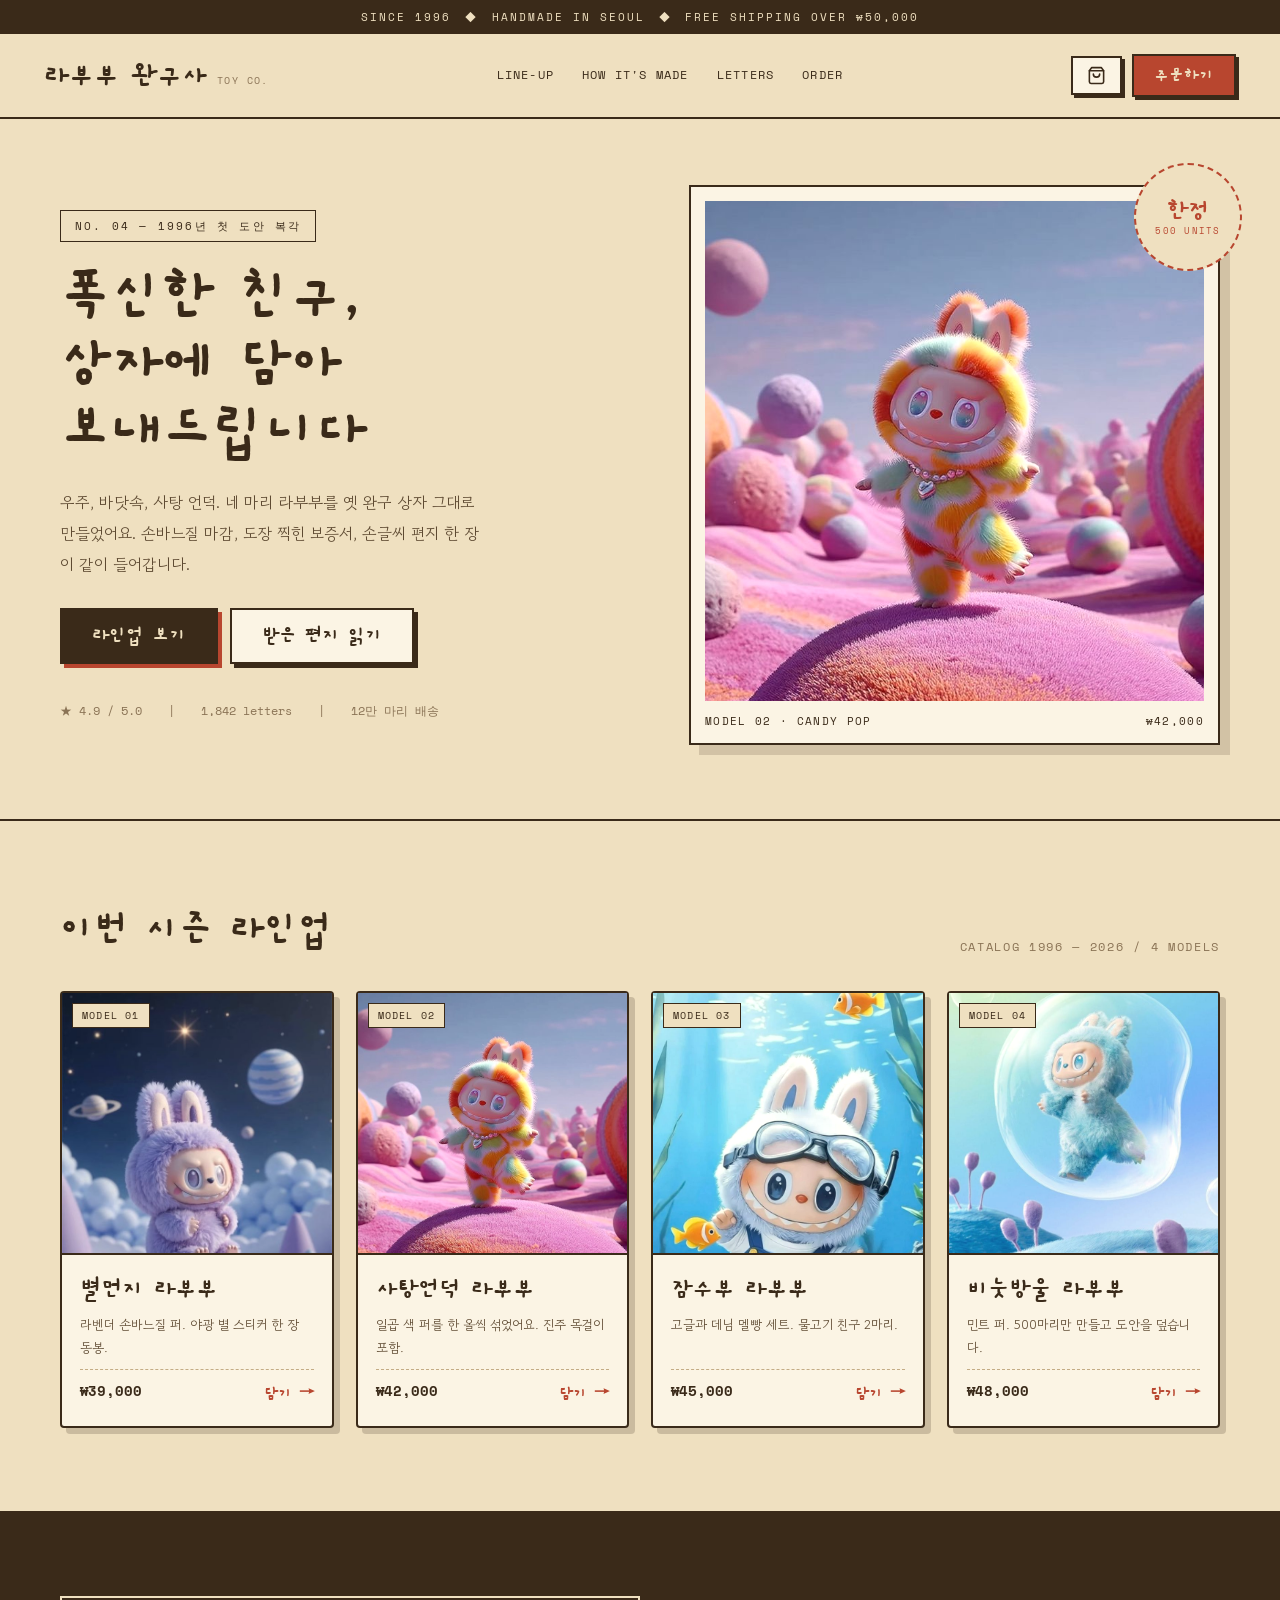
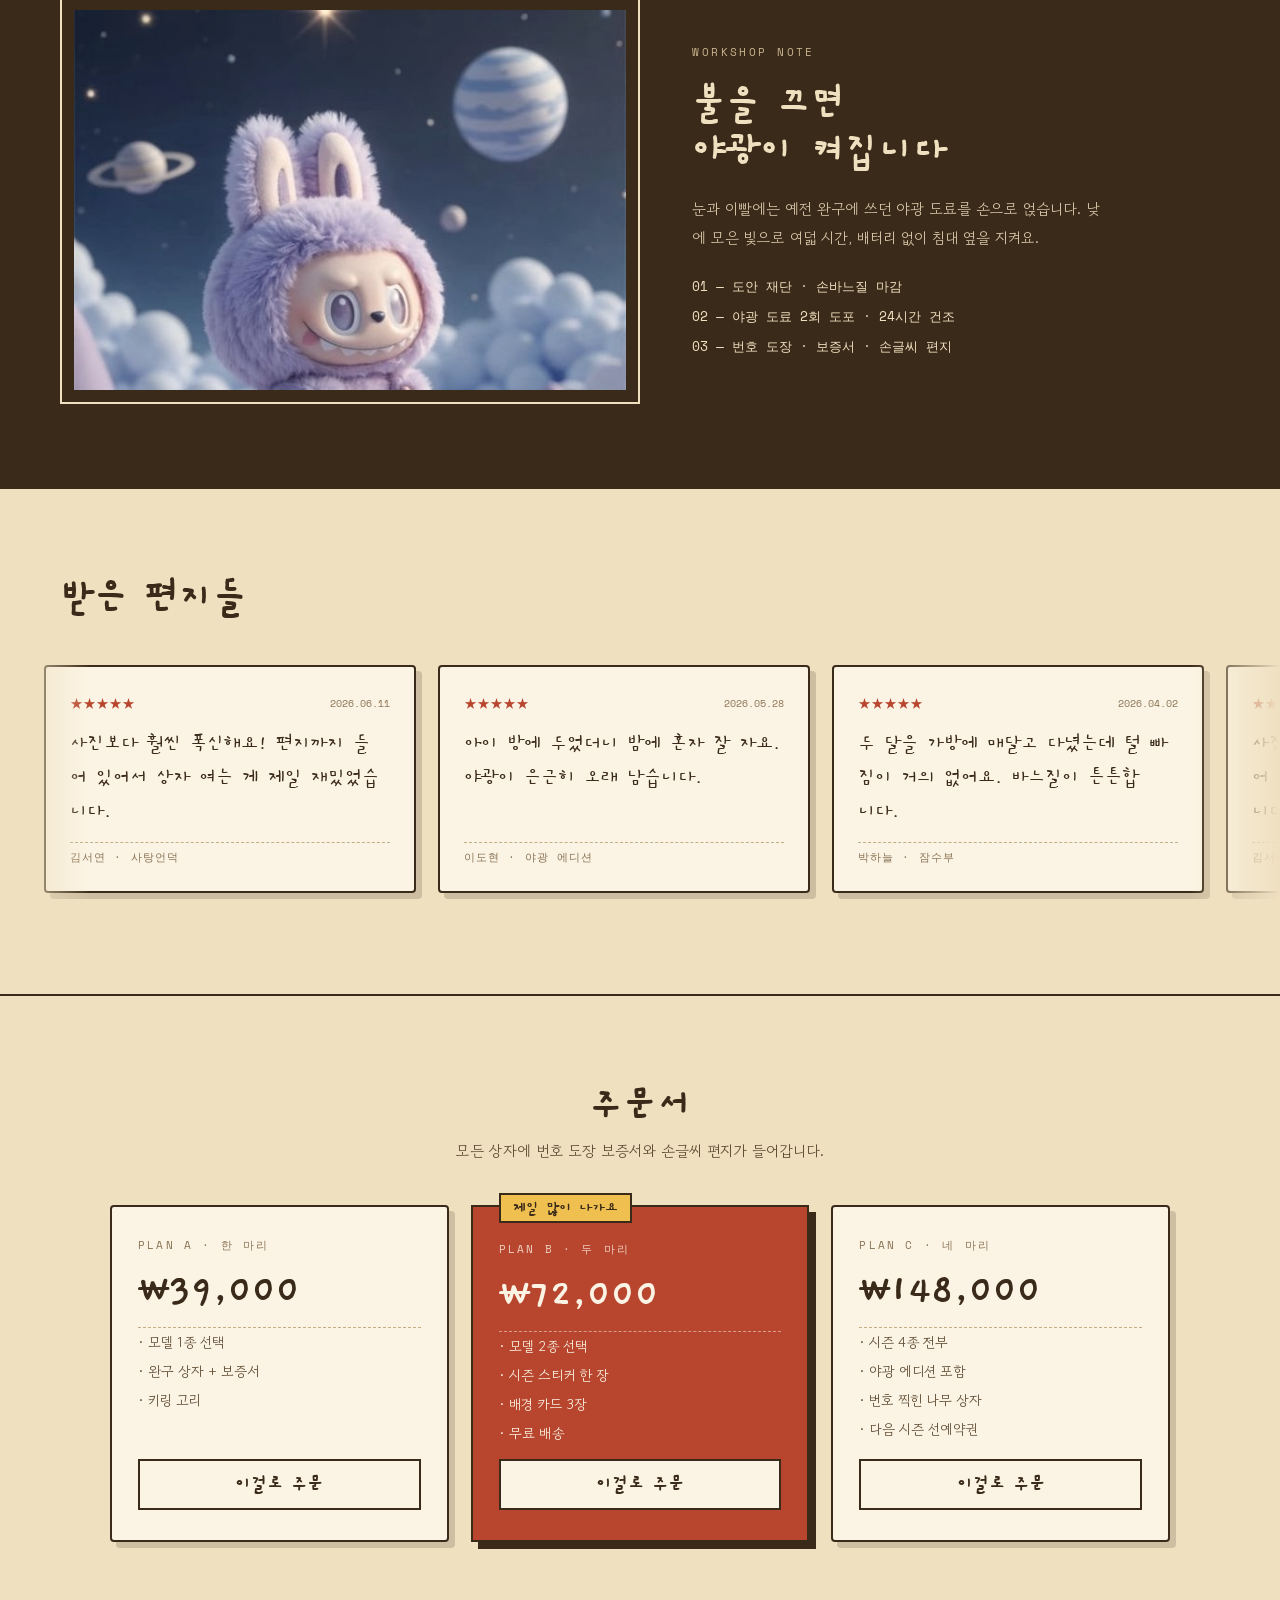
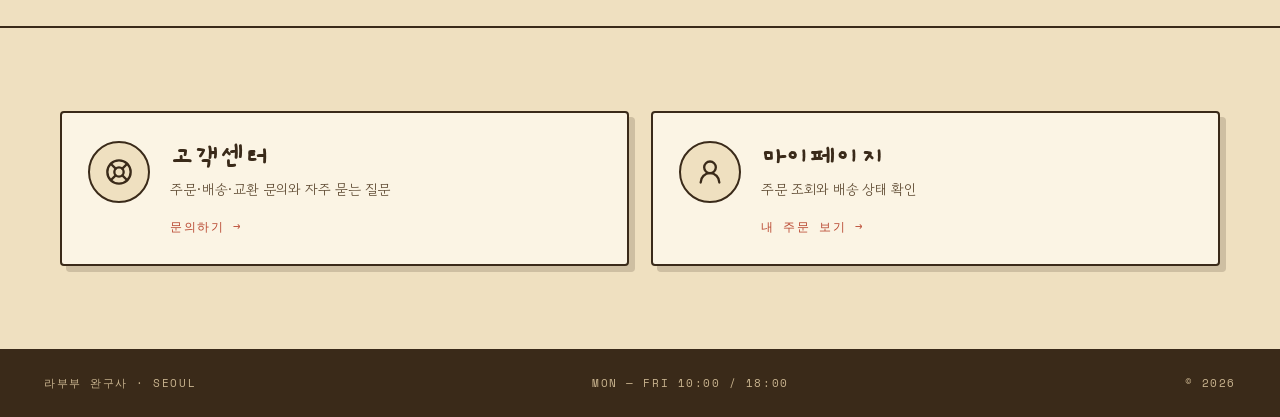
==== commit df95098a: "장바구니 추가: 옵션 모달 + 슬라이드 패널 + Supabase 동기화" ====
--- a/index.html
+++ b/index.html
@@ -13,6 +13,8 @@
 <link rel="preconnect" href="https://fonts.gstatic.com" crossorigin>
 <link href="https://fonts.googleapis.com/css2?family=Gaegu:wght@400;700&family=Gowun+Dodum&family=Space+Mono:wght@400;700&family=Courier+Prime:wght@400;700&display=swap" rel="stylesheet">
 <link rel="stylesheet" href="styles.css">
+<!-- JS가 살아 있을 때만 장바구니 버튼을 드러낸다 (styles.css의 .cart-btn 참고) -->
+<script>document.documentElement.classList.add('js');</script>
 </head>
 <body>
 
@@ -39,7 +41,22 @@
       <a href="#letters">Letters</a>
       <a href="#order">Order</a>
     </div>
-    <a class="btn btn--stamp nav__cta" href="#order">주문하기</a>
+    <div class="nav__actions">
+      <!-- ── 장바구니 버튼 ─── 세 페이지 모두 동일하게 유지 ── -->
+      <button class="cart-btn" type="button" data-cart-open aria-haspopup="dialog" aria-label="장바구니 열기 (비어 있음)">
+        <span class="cart-btn__icon" aria-hidden="true">
+          <!-- lucide: shopping-bag -->
+          <svg viewBox="0 0 24 24" fill="none" stroke="currentColor" stroke-width="2"
+               stroke-linecap="round" stroke-linejoin="round">
+            <path d="M6 2 3 6v14a2 2 0 0 0 2 2h14a2 2 0 0 0 2-2V6l-3-4Z"></path>
+            <path d="M3 6h18"></path>
+            <path d="M16 10a4 4 0 0 1-8 0"></path>
+          </svg>
+        </span>
+        <span class="cart-btn__count" data-cart-count hidden>0</span>
+      </button>
+      <a class="btn btn--stamp nav__cta" href="#order">주문하기</a>
+    </div>
   </nav>
 
   <!-- ── Hero ─────────────────────────────────────────────── -->
@@ -86,7 +103,7 @@
 
       <div class="grid grid--4">
 
-        <article class="product">
+        <article class="product" data-model="01" data-model-name="별먼지 라부부">
           <div class="product__media">
             <img src="uploads/labubu-purple.jpeg" alt="별과 행성 사이에 앉아 있는 라벤더색 라부부 인형" width="591" height="1182" loading="lazy">
             <span class="tag">MODEL 01</span>
@@ -101,7 +118,7 @@
           </div>
         </article>
 
-        <article class="product">
+        <article class="product" data-model="02" data-model-name="사탕언덕 라부부">
           <div class="product__media">
             <img src="uploads/labubu-rainbow.jpeg" alt="사탕 언덕 위를 걷는 무지개색 라부부 인형" width="736" height="977" loading="lazy">
             <span class="tag">MODEL 02</span>
@@ -116,7 +133,7 @@
           </div>
         </article>
 
-        <article class="product">
+        <article class="product" data-model="03" data-model-name="잠수부 라부부">
           <div class="product__media">
             <img src="uploads/labubu-white.jpeg" alt="물안경을 쓰고 바닷속을 헤엄치는 흰색 라부부 인형" width="736" height="1594" loading="lazy">
             <span class="tag">MODEL 03</span>
@@ -131,7 +148,7 @@
           </div>
         </article>
 
-        <article class="product">
+        <article class="product" data-model="04" data-model-name="비눗방울 라부부">
           <div class="product__media">
             <img src="uploads/labubu-blue.jpeg" alt="비눗방울 안에 들어가 있는 민트색 라부부 인형" width="736" height="981" loading="lazy">
             <span class="tag">MODEL 04</span>
@@ -221,7 +238,8 @@
 
       <div class="grid grid--3 grid--stretch">
 
-        <article class="plan">
+        <!-- data-picks = 모달에서 골라야 하는 모델 수. cart.js가 읽는다. -->
+        <article class="plan" data-plan="A" data-plan-name="Plan A · 한 마리" data-price="39000" data-picks="1">
           <span class="plan__label">Plan A · 한 마리</span>
           <span class="plan__price">₩39,000</span>
           <ul class="plan__list">
@@ -229,10 +247,10 @@
             <li>완구 상자 + 보증서</li>
             <li>키링 고리</li>
           </ul>
-          <a class="plan__cta" href="#order">이걸로 주문</a>
-        </article>
-
-        <article class="plan plan--featured">
+          <a class="plan__cta" href="#order" data-plan-cta>이걸로 주문</a>
+        </article>
+
+        <article class="plan plan--featured" data-plan="B" data-plan-name="Plan B · 두 마리" data-price="72000" data-picks="2">
           <span class="plan__flag">제일 많이 나가요</span>
           <span class="plan__label">Plan B · 두 마리</span>
           <span class="plan__price">₩72,000</span>
@@ -242,10 +260,11 @@
             <li>배경 카드 3장</li>
             <li>무료 배송</li>
           </ul>
-          <a class="plan__cta" href="#order">이걸로 주문</a>
-        </article>
-
-        <article class="plan">
+          <a class="plan__cta" href="#order" data-plan-cta>이걸로 주문</a>
+        </article>
+
+        <!-- data-fixed: 시즌 4종이 모두 들어가므로 고를 것이 없다 -->
+        <article class="plan" data-plan="C" data-plan-name="Plan C · 네 마리" data-price="148000" data-picks="4" data-fixed>
           <span class="plan__label">Plan C · 네 마리</span>
           <span class="plan__price">₩148,000</span>
           <ul class="plan__list">
@@ -254,7 +273,7 @@
             <li>번호 찍힌 나무 상자</li>
             <li>다음 시즌 선예약권</li>
           </ul>
-          <a class="plan__cta" href="#order">이걸로 주문</a>
+          <a class="plan__cta" href="#order" data-plan-cta>이걸로 주문</a>
         </article>
 
       </div>
@@ -333,5 +352,7 @@
     });
   })();
 </script>
+<script src="supabase-config.js"></script>
+<script src="cart.js"></script>
 </body>
 </html>
--- a/styles.css
+++ b/styles.css
@@ -114,6 +114,8 @@
 .nav__links a { color: var(--ink); padding-bottom: 2px; border-bottom: 1.5px solid transparent; }
 .nav__links a:hover { color: var(--ink); border-bottom-color: var(--stamp); }
 
+.nav__actions { display: flex; align-items: center; gap: 10px; }
+
 /* ── Buttons ──────────────────────────────────────────────── */
 
 .btn {
@@ -425,9 +427,12 @@
 
 .helpdesk__grid { display: grid; grid-template-columns: 1fr 1fr; gap: 22px; }
 
+/* 행을 명시적으로 선언한다. 암시적 그리드에서는 아이콘의 grid-row: 1 / -1 이
+   1행까지만 잡혀서 설명 텍스트가 62px 아이콘 열로 밀려 들어간다. */
 .helpdesk__card {
   display: grid;
   grid-template-columns: 62px 1fr;
+  grid-template-rows: auto auto auto;
   gap: 4px 20px;
   align-content: start;
   padding: 28px 26px;
@@ -445,7 +450,7 @@
 }
 
 .helpdesk__icon {
-  grid-row: 1 / -1;
+  grid-column: 1; grid-row: 1 / -1;
   align-self: start;
   display: grid;
   place-items: center;
@@ -456,9 +461,16 @@
 }
 .helpdesk__icon svg { width: 28px; height: 28px; }
 
-.helpdesk__title { font-family: var(--head); font-weight: 700; font-size: 30px; line-height: 1.1; }
-.helpdesk__desc  { font-size: 14px; line-height: 1.7; color: var(--text-mid); }
+.helpdesk__title {
+  grid-column: 2; grid-row: 1;
+  font-family: var(--head); font-weight: 700; font-size: 30px; line-height: 1.1;
+}
+.helpdesk__desc {
+  grid-column: 2; grid-row: 2;
+  font-size: 14px; line-height: 1.7; color: var(--text-mid);
+}
 .helpdesk__go {
+  grid-column: 2; grid-row: 3;
   padding-top: 12px;
   font-family: var(--mono); font-size: 12px;
   letter-spacing: 0.14em; text-transform: uppercase; color: var(--stamp);
@@ -596,10 +608,18 @@
   box-shadow: var(--sh) var(--sh) 0 rgba(58, 42, 25, 0.18);
   overflow: hidden;
 }
-.order__thumb {
-  width: 100%; height: 100%; min-height: 200px;
+/* 썸네일은 절대배치로 띄운다. 그리드 아이템으로 두면 세로로 긴 원본
+   (예: 736×1594)의 고유 비율이 행 높이를 밀어올려 카드마다 높이가 달라진다. */
+.order__media {
+  position: relative;
+  min-height: 200px;
+  border-right: var(--bw) solid var(--ink);
+  overflow: hidden;
+}
+.order__media img {
+  position: absolute; inset: 0;
+  width: 100%; height: 100%;
   object-fit: cover; filter: var(--img-filter);
-  border-right: var(--bw) solid var(--ink);
 }
 .order__body { display: flex; flex-direction: column; gap: 8px; padding: 24px 26px 26px; }
 
@@ -657,6 +677,308 @@
 .orders__empty-title { font-family: var(--head); font-weight: 700; font-size: 28px; }
 .orders__empty-desc { font-size: 14px; color: var(--text-mid); margin-bottom: 8px; }
 
+/* ── Nav cart button ──────────────────────────────────────────
+   JS 없이는 열 수 없는 버튼이라 기본은 숨기고, <head>에서 붙는
+   .js 클래스가 있을 때만 드러낸다. 죽은 버튼을 보여주지 않기 위해서다. */
+
+.cart-btn { display: none; }
+
+.js .cart-btn {
+  position: relative;
+  display: inline-flex; align-items: center; gap: 8px;
+  padding: 8px 14px;
+  background: var(--card); color: var(--ink);
+  border: var(--bw) solid var(--ink);
+  box-shadow: 3px 3px 0 var(--ink);
+  font-family: var(--mono); font-size: 11px; letter-spacing: 0.14em;
+  cursor: pointer;
+  transition: transform 0.12s ease, box-shadow 0.12s ease;
+}
+.cart-btn:hover { transform: translate(1px, 1px); box-shadow: 2px 2px 0 var(--ink); }
+.cart-btn svg { display: block; width: 19px; height: 19px; }
+
+.cart-btn__count {
+  min-width: 21px; padding: 2px 5px;
+  background: var(--stamp); color: var(--paper);
+  border-radius: 999px;
+  font-family: var(--mono); font-size: 11px; font-weight: 700;
+  line-height: 1.4; text-align: center;
+}
+.cart-btn__count[hidden] { display: none; }
+
+/* ── Option modal (주문서) ───────────────────────────────────── */
+
+.opt, .cart {
+  padding: 0; border: 0; background: transparent;
+  color: var(--ink);
+  max-width: none; max-height: none;
+}
+.opt::backdrop, .cart::backdrop { background: rgba(58, 42, 25, 0.55); }
+
+.opt {
+  width: min(560px, calc(100% - 2 * var(--gutter)));
+  margin: auto;
+}
+.opt__box {
+  display: flex; flex-direction: column; gap: 20px;
+  max-height: min(86vh, 780px); overflow-y: auto;
+  padding: 26px 26px 24px;
+  background: var(--card);
+  border: var(--bw) solid var(--ink); border-radius: var(--radius);
+  box-shadow: var(--sh) var(--sh) 0 var(--ink);
+  transform: translateY(10px);
+  opacity: 0;
+  transition: transform 0.2s ease, opacity 0.2s ease;
+}
+.opt.is-open .opt__box { transform: none; opacity: 1; }
+
+.opt__head { display: flex; align-items: flex-start; justify-content: space-between; gap: 16px; }
+.opt__titles { display: flex; flex-direction: column; gap: 6px; }
+.opt__label {
+  font-family: var(--mono); font-size: 11px;
+  letter-spacing: 0.2em; text-transform: uppercase; color: var(--text-soft);
+}
+.opt__title { font-family: var(--head); font-weight: 700; font-size: 32px; line-height: 1; }
+
+.opt__x, .cart__x {
+  flex: 0 0 auto;
+  width: 36px; height: 36px;
+  display: grid; place-items: center;
+  background: var(--paper); color: var(--ink);
+  border: var(--bw) solid var(--ink);
+  font-family: var(--mono); font-size: 20px; line-height: 1;
+  cursor: pointer;
+}
+.opt__x:hover, .cart__x:hover { background: var(--accent); }
+
+.opt__field { margin: 0; padding: 0; border: 0; }
+.opt__legend {
+  display: flex; align-items: baseline; justify-content: space-between;
+  gap: 12px; width: 100%; padding: 0 0 12px;
+  font-family: var(--mono); font-size: 11px;
+  letter-spacing: 0.16em; text-transform: uppercase; color: var(--text-soft);
+}
+.opt__count { font-weight: 700; color: var(--stamp); }
+.opt__count.is-done { color: var(--text-soft); }
+.opt__hint { padding-top: 10px; font-size: 13px; line-height: 1.7; color: var(--text-mid); }
+
+/* 모델 고르기 — 진짜 체크박스를 숨기고 카드를 라벨로 쓴다.
+   키보드 조작과 스크린리더 읽기가 브라우저 기본으로 따라온다. */
+.picker { display: grid; grid-template-columns: repeat(4, 1fr); gap: 10px; }
+
+.picker__item {
+  display: flex; flex-direction: column; gap: 4px;
+  padding: 8px;
+  background: var(--paper);
+  border: var(--bw) solid var(--ink); border-radius: var(--radius);
+  cursor: pointer;
+  transition: background 0.12s ease;
+}
+.picker__item:hover { background: var(--card); }
+.picker__input { position: absolute; opacity: 0; width: 0; height: 0; }
+.picker__input:focus-visible ~ .picker__media { outline: 3px solid var(--stamp); outline-offset: 2px; }
+
+.picker__media { position: relative; overflow: hidden; border: 1.5px solid var(--ink); }
+.picker__media img { width: 100%; height: 78px; object-fit: cover; filter: var(--img-filter); }
+
+.picker__check {
+  position: absolute; inset: 0;
+  display: grid; place-items: center;
+  background: rgba(184, 70, 47, 0.82); color: var(--paper);
+  font-family: var(--head); font-weight: 700; font-size: 34px; line-height: 1;
+  opacity: 0;
+  transition: opacity 0.12s ease;
+}
+.picker__input:checked ~ .picker__media .picker__check { opacity: 1; }
+
+.picker__tag { font-family: var(--mono); font-size: 9px; letter-spacing: 0.1em; color: var(--text-soft); }
+.picker__name { font-family: var(--head); font-weight: 700; font-size: 15px; line-height: 1.15; }
+
+/* 정원이 찬 뒤의 나머지 칸 */
+.picker__input:disabled:not(:checked) ~ .picker__media { opacity: 0.4; }
+.picker__input:disabled:not(:checked) ~ .picker__name,
+.picker__input:disabled:not(:checked) ~ .picker__tag { opacity: 0.5; }
+.picker__item:has(.picker__input:disabled:not(:checked)) { cursor: default; }
+
+.opt__row {
+  display: flex; align-items: center; justify-content: space-between;
+  gap: 16px; flex-wrap: wrap;
+  padding-top: 16px; border-top: 1.5px var(--rule-style) var(--rule);
+}
+.opt__rowlabel {
+  display: block;
+  font-family: var(--mono); font-size: 11px;
+  letter-spacing: 0.16em; text-transform: uppercase; color: var(--text-soft);
+}
+
+.stepper { display: flex; align-items: center; border: var(--bw) solid var(--ink); background: var(--paper); }
+.stepper__btn {
+  width: 38px; height: 38px;
+  display: grid; place-items: center;
+  background: transparent; color: var(--ink); border: 0;
+  font-family: var(--mono); font-size: 18px; line-height: 1;
+  cursor: pointer;
+}
+.stepper__btn:hover:not(:disabled) { background: var(--accent); }
+.stepper__btn:disabled { opacity: 0.35; cursor: default; }
+.stepper__value {
+  min-width: 44px; text-align: center;
+  font-family: var(--mono); font-size: 14px; font-weight: 700;
+  border-inline: var(--bw) solid var(--ink);
+  line-height: 38px;
+}
+.stepper--sm .stepper__btn { width: 30px; height: 30px; font-size: 15px; }
+.stepper--sm .stepper__value { min-width: 34px; line-height: 30px; font-size: 12px; }
+
+.opt__check {
+  display: flex; align-items: flex-start; gap: 12px;
+  padding: 14px 16px;
+  background: var(--paper);
+  border: 1.5px var(--rule-style) var(--rule); border-radius: var(--radius);
+  cursor: pointer;
+}
+.opt__check input { flex: 0 0 auto; width: 18px; height: 18px; margin-top: 2px; accent-color: var(--stamp); }
+.opt__checktext { display: flex; flex-direction: column; gap: 4px; }
+.opt__checkname { font-family: var(--head); font-weight: 700; font-size: 19px; line-height: 1; }
+.opt__checkdesc { font-size: 12px; line-height: 1.6; color: var(--text-mid); }
+
+.opt__note { display: flex; flex-direction: column; gap: 8px; }
+.opt__textarea {
+  width: 100%;
+  padding: 12px 14px;
+  background: var(--paper); color: var(--ink);
+  border: var(--bw) solid var(--ink); border-radius: var(--radius);
+  font-family: var(--body); font-size: 14px; line-height: 1.7;
+  resize: vertical;
+}
+.opt__textarea::placeholder { color: var(--text-soft); }
+.opt__left { align-self: flex-end; font-family: var(--mono); font-size: 10px; color: var(--text-soft); }
+
+.opt__foot {
+  display: flex; flex-direction: column; gap: 12px;
+  padding-top: 18px; border-top: var(--bw) solid var(--ink);
+}
+.opt__sum, .cart__sum { display: flex; align-items: baseline; justify-content: space-between; gap: 16px; }
+.opt__sumlabel, .cart__sumlabel {
+  font-family: var(--mono); font-size: 11px;
+  letter-spacing: 0.2em; text-transform: uppercase; color: var(--text-soft);
+}
+.opt__sumvalue, .cart__sumvalue { font-family: var(--head); font-weight: 700; font-size: 34px; line-height: 1; }
+
+.opt__submit, .cart__go {
+  width: 100%; padding: 14px;
+  background: var(--stamp); color: var(--paper);
+  border: var(--bw) solid var(--ink);
+  box-shadow: 4px 4px 0 var(--ink);
+  font-family: var(--head); font-weight: 700; font-size: 21px;
+  cursor: pointer;
+  transition: transform 0.12s ease, box-shadow 0.12s ease;
+}
+.opt__submit:hover:not(:disabled), .cart__go:hover:not(:disabled) {
+  transform: translate(2px, 2px); box-shadow: 2px 2px 0 var(--ink);
+}
+.opt__submit:disabled {
+  background: var(--rule); color: var(--card);
+  box-shadow: 4px 4px 0 rgba(58, 42, 25, 0.25);
+  cursor: default;
+}
+.opt__warn { font-family: var(--mono); font-size: 11px; line-height: 1.6; color: var(--stamp); text-align: center; }
+.opt__warn:empty { display: none; }
+
+/* ── Cart panel (오른쪽에서 밀려 나오는 서랍) ────────────────── */
+
+.cart {
+  width: min(420px, 100%);
+  height: 100%; max-height: 100%;
+  margin: 0 0 0 auto;                   /* 오른쪽 끝에 붙인다 */
+  display: flex; flex-direction: column;
+  background: var(--card);
+  border-left: var(--bw) solid var(--ink);
+  transform: translateX(100%);
+  transition: transform 0.22s ease;
+}
+.cart[open] { display: flex; }
+.cart.is-open { transform: none; }
+
+.cart__head {
+  display: flex; align-items: center; justify-content: space-between; gap: 16px;
+  padding: 20px 22px;
+  border-bottom: var(--bw) solid var(--ink);
+}
+.cart__title { font-family: var(--head); font-weight: 700; font-size: 30px; line-height: 1; }
+
+.cart__list {
+  flex: 1; overflow-y: auto;
+  display: flex; flex-direction: column;
+  padding: 0;
+}
+.cart__list[hidden] { display: none; }
+
+.cart__item {
+  display: flex; flex-direction: column; gap: 8px;
+  padding: 18px 22px;
+  border-bottom: 1.5px var(--rule-style) var(--rule);
+}
+.cart__itemtop { display: flex; align-items: baseline; justify-content: space-between; gap: 12px; }
+.cart__itemname { font-family: var(--head); font-weight: 700; font-size: 21px; line-height: 1.1; }
+.cart__itemprice { font-family: var(--mono); font-size: 13px; font-weight: 700; white-space: nowrap; }
+.cart__itemopt { font-size: 13px; line-height: 1.6; color: var(--text-mid); }
+.cart__itemextra { font-family: var(--mono); font-size: 11px; line-height: 1.6; color: var(--text-soft); }
+.cart__itemrow { display: flex; align-items: center; justify-content: space-between; gap: 12px; padding-top: 4px; }
+
+.cart__del {
+  background: transparent; border: 0; padding: 4px;
+  font-family: var(--mono); font-size: 11px; letter-spacing: 0.1em;
+  color: var(--text-soft); text-decoration: underline; cursor: pointer;
+}
+.cart__del:hover { color: var(--stamp); }
+
+.cart__empty {
+  flex: 1;
+  display: flex; flex-direction: column; align-items: center; justify-content: center;
+  gap: 8px; padding: 40px 26px; text-align: center;
+}
+.cart__empty[hidden] { display: none; }
+.cart__empty-title { font-family: var(--head); font-weight: 700; font-size: 26px; }
+.cart__empty-desc { font-size: 14px; line-height: 1.7; color: var(--text-mid); }
+
+.cart__foot {
+  display: flex; flex-direction: column; gap: 12px;
+  padding: 20px 22px;
+  border-top: var(--bw) solid var(--ink);
+  background: var(--paper);
+}
+.cart.is-empty .cart__go, .cart.is-empty .cart__clear { display: none; }
+
+.cart__notice {
+  font-family: var(--mono); font-size: 11px; line-height: 1.7;
+  color: var(--text-mid); text-wrap: pretty;
+}
+.cart__notice:empty { display: none; }
+
+.cart__clear {
+  align-self: center;
+  background: transparent; border: 0; padding: 2px 4px;
+  font-family: var(--mono); font-size: 11px; letter-spacing: 0.1em;
+  color: var(--text-soft); text-decoration: underline; cursor: pointer;
+}
+.cart__clear:hover { color: var(--stamp); }
+
+/* ── Toast ────────────────────────────────────────────────── */
+
+.toast {
+  position: fixed; left: 50%; bottom: 26px; z-index: 20;
+  transform: translate(-50%, 14px);
+  padding: 12px 22px;
+  background: var(--ink); color: var(--paper);
+  border: var(--bw) solid var(--ink);
+  box-shadow: 4px 4px 0 var(--stamp);
+  font-family: var(--head); font-weight: 700; font-size: 19px;
+  opacity: 0; pointer-events: none;
+  transition: opacity 0.18s ease, transform 0.18s ease;
+}
+.toast.is-on { opacity: 1; transform: translate(-50%, 0); }
+
 /* ── Footer ───────────────────────────────────────────────── */
 
 .footer {
@@ -697,7 +1019,7 @@
   .helpdesk__grid { grid-template-columns: 1fr; }
 
   .order { grid-template-columns: 1fr; }
-  .order__thumb {
+  .order__media {
     height: min(46vw, 260px); min-height: 0;
     border-right: 0; border-bottom: var(--bw) solid var(--ink);
   }
@@ -714,8 +1036,20 @@
   .hero__stats { gap: 12px; }
   .footer { justify-content: center; text-align: center; gap: 10px; }
 
-  .helpdesk__card { grid-template-columns: 1fr; gap: 10px; padding: 24px 22px; }
-  .helpdesk__icon { grid-row: auto; }
+  /* 모델 4칸이 한 줄에 들어가면 이미지가 40px 남짓으로 뭉개진다 */
+  .picker { grid-template-columns: repeat(2, 1fr); }
+  .picker__media img { height: 96px; }
+  .opt__box { padding: 20px 18px 18px; gap: 16px; }
+  .opt__title { font-size: 26px; }
+  .opt__sumvalue, .cart__sumvalue { font-size: 28px; }
+
+  .helpdesk__card {
+    grid-template-columns: 1fr; grid-template-rows: repeat(4, auto);
+    gap: 10px; padding: 24px 22px;
+  }
+  .helpdesk__icon, .helpdesk__title, .helpdesk__desc, .helpdesk__go {
+    grid-column: 1; grid-row: auto;
+  }
   .faq__item summary { font-size: 20px; padding: 18px; }
   .faq__body { padding: 0 18px 18px; }
   .order__body { padding: 20px 20px 22px; }
@@ -732,9 +1066,14 @@
   /* 흐르지 않고, 손으로 밀어서 보는 줄이 된다 */
   .scroller { overflow-x: auto; }
   .scroller__track { animation: none !important; }
+
+  /* 서랍과 모달은 미끄러지지 않고 그 자리에 나타난다 */
+  .cart { transform: none; }
+  .opt__box { transform: none; opacity: 1; }
+  .toast { transform: translate(-50%, 0); }
 }
 
 @media print {
-  .ticker, .nav__cta, .badge { display: none; }
+  .ticker, .nav__cta, .badge, .cart-btn { display: none; }
   .page { background: #fff; }
 }
